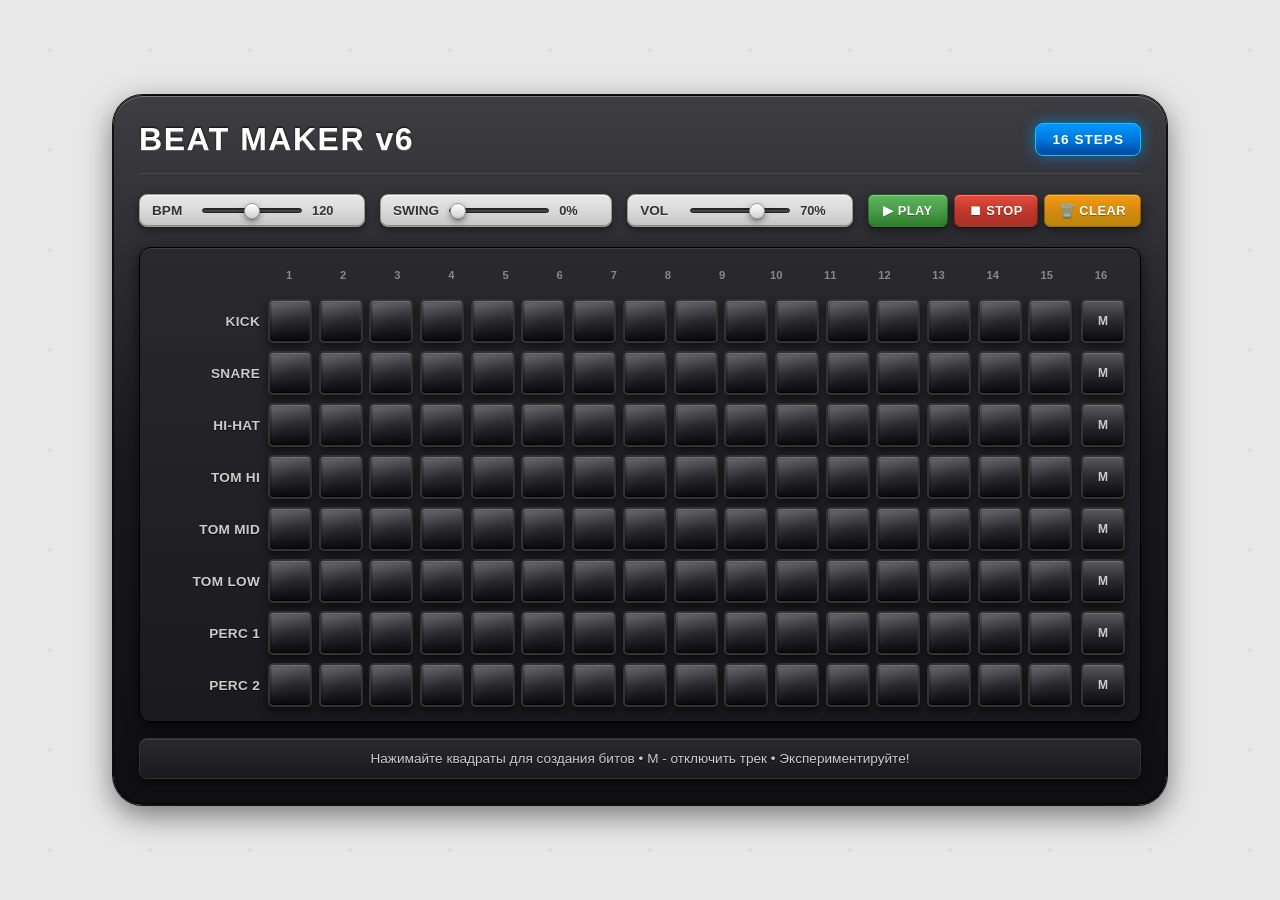
==== index.html @ 87538a45 "Add files via upload" ====
<!DOCTYPE html>
<html lang="ru">
<head>
    <meta charset="UTF-8">
    <meta name="viewport" content="width=device-width, initial-scale=1.0">
    <title>Beat Maker</title>
    <link rel="stylesheet" href="style.css">
    <link rel="icon" type="image/png" href="img/beat_maker_logo.png">
</head>
<body>
    <div class="container">
        <div class="header">
            <h1>BEAT MAKER v6</h1>
            <div class="step-counter">
                <span>16 STEPS</span>
            </div>
        </div>
        
        <div class="top-controls">
            <div class="control-group">
                <label for="bpm">BPM</label>
                <input type="range" id="bpm" min="40" max="200" value="120">
                <span id="bpmValue">120</span>
            </div>
            
            <div class="control-group">
                <label for="swing">SWING</label>
                <input type="range" id="swing" min="0" max="100" value="0">
                <span id="swingValue">0%</span>
            </div>

            <div class="control-group">
                <label for="volume">VOL</label>
                <input type="range" id="volume" min="0" max="100" value="70">
                <span id="volumeValue">70%</span>
            </div>

            <div class="buttons">
                <button id="playBtn" class="btn btn-play">▶ PLAY</button>
                <button id="stopBtn" class="btn btn-stop">⏹ STOP</button>
                <button id="clearBtn" class="btn btn-clear">🗑️ CLEAR</button>
            </div>
        </div>

        <div class="sequencer">
            <div class="step-numbers">
                <div class="step-num">1</div>
                <div class="step-num">2</div>
                <div class="step-num">3</div>
                <div class="step-num">4</div>
                <div class="step-num">5</div>
                <div class="step-num">6</div>
                <div class="step-num">7</div>
                <div class="step-num">8</div>
                <div class="step-num">9</div>
                <div class="step-num">10</div>
                <div class="step-num">11</div>
                <div class="step-num">12</div>
                <div class="step-num">13</div>
                <div class="step-num">14</div>
                <div class="step-num">15</div>
                <div class="step-num">16</div>
            </div>

            <div class="pads">
                <div class="pad-row">
                    <span class="pad-label">KICK</span>
                    <div class="pad-group" data-sound="kick"></div>
                    <span class="mute-btn" data-sound="kick">M</span>
                </div>
                <div class="pad-row">
                    <span class="pad-label">SNARE</span>
                    <div class="pad-group" data-sound="snare"></div>
                    <span class="mute-btn" data-sound="snare">M</span>
                </div>
                <div class="pad-row">
                    <span class="pad-label">HI-HAT</span>
                    <div class="pad-group" data-sound="hihat"></div>
                    <span class="mute-btn" data-sound="hihat">M</span>
                </div>
                <div class="pad-row">
                    <span class="pad-label">TOM HI</span>
                    <div class="pad-group" data-sound="tomhi"></div>
                    <span class="mute-btn" data-sound="tomhi">M</span>
                </div>
                <div class="pad-row">
                    <span class="pad-label">TOM MID</span>
                    <div class="pad-group" data-sound="tommid"></div>
                    <span class="mute-btn" data-sound="tommid">M</span>
                </div>
                <div class="pad-row">
                    <span class="pad-label">TOM LOW</span>
                    <div class="pad-group" data-sound="tomlow"></div>
                    <span class="mute-btn" data-sound="tomlow">M</span>
                </div>
                <div class="pad-row">
                    <span class="pad-label">PERC 1</span>
                    <div class="pad-group" data-sound="perc1"></div>
                    <span class="mute-btn" data-sound="perc1">M</span>
                </div>
                <div class="pad-row">
                    <span class="pad-label">PERC 2</span>
                    <div class="pad-group" data-sound="perc2"></div>
                    <span class="mute-btn" data-sound="perc2">M</span>
                </div>
            </div>
        </div>

        <div class="info">
            <p>Нажимайте квадраты для создания битов • M - отключить трек • Экспериментируйте!</p>
        </div>
    </div>

    <script src="script.js"></script>
</body>
</html>
---- style.css ----
* {
    margin: 0;
    padding: 0;
    box-sizing: border-box;
}

body {
    font-family: 'Helvetica Neue', Helvetica, Arial, sans-serif;
    background: url('data:image/svg+xml;utf8,<svg xmlns="http://www.w3.org/2000/svg" width="100" height="100"><rect fill="%23e8e8e8" width="100" height="100"/><circle cx="50" cy="50" r="2" fill="%23d0d0d0" opacity="0.5"/></svg>');
    background-color: #e8e8e8;
    min-height: 100vh;
    display: flex;
    align-items: center;
    justify-content: center;
    padding: 10px;
}

.container {
    background: linear-gradient(180deg, #3d3d42 0%, #1a1a1e 50%, #0f0f12 100%);
    border-radius: 30px;
    padding: 25px;
    box-shadow: 
        inset 0 1px 0 rgba(255, 255, 255, 0.3),
        inset 0 -1px 0 rgba(0, 0, 0, 0.8),
        0 10px 30px rgba(0, 0, 0, 0.5),
        0 0 0 1px rgba(0, 0, 0, 0.9);
    max-width: 1400px;
    border: 1px solid rgba(0, 0, 0, 0.7);
    position: relative;
}

.header {
    display: flex;
    justify-content: space-between;
    align-items: center;
    margin-bottom: 20px;
    padding-bottom: 15px;
    border-bottom: 1px solid rgba(255, 255, 255, 0.1);
}

h1 {
    color: #fff;
    font-size: 2em;
    font-weight: bold;
    text-shadow: 
        0 1px 0 rgba(255, 255, 255, 0.2),
        0 -1px 2px rgba(0, 0, 0, 0.8);
    letter-spacing: 1.5px;
}

.step-counter {
    background: linear-gradient(180deg, #0099ff 0%, #0077dd 50%, #004499 100%);
    padding: 8px 16px;
    border-radius: 8px;
    border: 1px solid #00ccff;
    color: #fff;
    font-weight: bold;
    font-size: 0.85em;
    box-shadow: 0 0 15px rgba(0, 153, 255, 0.6);
    letter-spacing: 1px;
}

.top-controls {
    display: flex;
    justify-content: space-between;
    align-items: center;
    margin-bottom: 20px;
    flex-wrap: wrap;
    gap: 15px;
}

.control-group {
    display: flex;
    align-items: center;
    gap: 10px;
    background: linear-gradient(180deg, #e8e8e8 0%, #d9d9d9 50%, #c5c5c5 100%);
    padding: 8px 12px;
    border-radius: 8px;
    border: 1px solid #999;
    box-shadow: 
        inset 0 1px 0 rgba(255, 255, 255, 0.8),
        inset 0 -1px 0 rgba(0, 0, 0, 0.3),
        0 3px 8px rgba(0, 0, 0, 0.4);
}

.control-group label {
    color: #333;
    font-weight: bold;
    font-size: 0.85em;
    text-shadow: 0 1px 0 rgba(255, 255, 255, 0.5);
    min-width: 40px;
}

.control-group input {
    width: 100px;
    height: 5px;
    border-radius: 3px;
    background: linear-gradient(180deg, #666 0%, #444 100%);
    outline: none;
    -webkit-appearance: none;
    appearance: none;
    border: 1px solid #222;
    box-shadow: inset 0 1px 2px rgba(0, 0, 0, 0.7);
}

.control-group input::-webkit-slider-thumb {
    -webkit-appearance: none;
    appearance: none;
    width: 16px;
    height: 16px;
    border-radius: 50%;
    background: linear-gradient(180deg, #fff 0%, #e8e8e8 50%, #d0d0d0 100%);
    cursor: pointer;
    box-shadow: 
        0 1px 2px rgba(255, 255, 255, 0.8) inset,
        0 1px 0 rgba(0, 0, 0, 0.2),
        0 3px 6px rgba(0, 0, 0, 0.4);
    border: 1px solid #999;
}

.control-group input::-moz-range-thumb {
    width: 16px;
    height: 16px;
    border-radius: 50%;
    background: linear-gradient(180deg, #fff 0%, #e8e8e8 50%, #d0d0d0 100%);
    cursor: pointer;
    border: 1px solid #999;
    box-shadow: 
        0 1px 2px rgba(255, 255, 255, 0.8) inset,
        0 1px 0 rgba(0, 0, 0, 0.2),
        0 3px 6px rgba(0, 0, 0, 0.4);
}

.control-group span {
    color: #333;
    font-weight: bold;
    font-size: 0.8em;
    min-width: 40px;
    text-shadow: 0 1px 0 rgba(255, 255, 255, 0.5);
}

.buttons {
    display: flex;
    gap: 6px;
}

.btn {
    padding: 8px 14px;
    border: none;
    border-radius: 6px;
    font-size: 0.8em;
    font-weight: bold;
    cursor: pointer;
    transition: all 0.1s ease;
    color: #fff;
    text-shadow: 0 1px 0 rgba(0, 0, 0, 0.3);
    border: 1px solid rgba(0, 0, 0, 0.3);
    letter-spacing: 0.5px;
}

.btn-play {
    background: linear-gradient(180deg, #5bb75b 0%, #4a9d4a 50%, #2e7d2e 100%);
    box-shadow: 
        inset 0 1px 0 rgba(255, 255, 255, 0.3),
        0 1px 0 rgba(0, 0, 0, 0.5),
        0 4px 12px rgba(0, 0, 0, 0.5);
}

.btn-play:hover {
    background: linear-gradient(180deg, #63c063 0%, #52a552 50%, #378237 100%);
}

.btn-play:active {
    transform: translateY(1px);
}

.btn-stop {
    background: linear-gradient(180deg, #e74c3c 0%, #c0392b 50%, #a93226 100%);
    box-shadow: 
        inset 0 1px 0 rgba(255, 255, 255, 0.3),
        0 1px 0 rgba(0, 0, 0, 0.5),
        0 4px 12px rgba(0, 0, 0, 0.5);
}

.btn-stop:hover {
    background: linear-gradient(180deg, #ec7063 0%, #cb4335 50%, #b43623 100%);
}

.btn-stop:active {
    transform: translateY(1px);
}

.btn-clear {
    background: linear-gradient(180deg, #f39c12 0%, #d68910 50%, #b8860b 100%);
    box-shadow: 
        inset 0 1px 0 rgba(255, 255, 255, 0.3),
        0 1px 0 rgba(0, 0, 0, 0.5),
        0 4px 12px rgba(0, 0, 0, 0.5);
}

.btn-clear:hover {
    background: linear-gradient(180deg, #f5b041 0%, #e59866 50%, #d4a574 100%);
}

.btn-clear:active {
    transform: translateY(1px);
}

.sequencer {
    background: linear-gradient(180deg, #2a2a2e 0%, #1a1a1e 100%);
    border-radius: 12px;
    padding: 15px;
    border: 1px solid #000;
    margin-bottom: 15px;
    box-shadow: 
        inset 0 1px 0 rgba(255, 255, 255, 0.1),
        inset 0 -1px 0 rgba(0, 0, 0, 0.8),
        0 5px 15px rgba(0, 0, 0, 0.6);
    overflow-x: auto;
}

.step-numbers {
    display: grid;
    grid-template-columns: repeat(16, 1fr);
    gap: 6px;
    margin-bottom: 12px;
    padding-left: 110px;
}

.step-num {
    height: 24px;
    display: flex;
    align-items: center;
    justify-content: center;
    color: #888;
    font-size: 0.7em;
    font-weight: bold;
}

.pads {
    display: flex;
    flex-direction: column;
    gap: 8px;
}

.pad-row {
    display: flex;
    align-items: center;
    gap: 8px;
}

.pad-label {
    color: #ccc;
    font-weight: bold;
    min-width: 105px;
    text-align: right;
    font-size: 0.85em;
    text-shadow: 0 1px 0 rgba(0, 0, 0, 0.8);
    letter-spacing: 0.3px;
}

.pad-group {
    display: grid;
    grid-template-columns: repeat(16, 1fr);
    gap: 6px;
    flex: 1;
}

.pad {
    width: 44px;
    height: 44px;
    background: linear-gradient(180deg, #5a5a5e 0%, #2a2a2e 50%, #0a0a0e 100%);
    border: 2px solid #333;
    border-radius: 5px;
    cursor: pointer;
    transition: all 0.05s ease;
    box-shadow: 
        inset 0 1px 0 rgba(255, 255, 255, 0.15),
        inset 0 -1px 0 rgba(0, 0, 0, 0.8),
        0 4px 8px rgba(0, 0, 0, 0.6);
    position: relative;
}

.pad::before {
    content: '';
    position: absolute;
    inset: 2px;
    border-radius: 3px;
    background: linear-gradient(135deg, rgba(255, 255, 255, 0.1) 0%, rgba(255, 255, 255, 0) 50%, rgba(0, 0, 0, 0.2) 100%);
    pointer-events: none;
}

.pad:hover {
    background: linear-gradient(180deg, #6a6a6e 0%, #3a3a3e 50%, #1a1a1e 100%);
}

.pad.active {
    background: linear-gradient(180deg, #0099ff 0%, #0077dd 50%, #004499 100%);
    border-color: #00ccff;
    box-shadow: 
        inset 0 1px 0 rgba(255, 255, 255, 0.3),
        inset 0 -1px 0 rgba(0, 0, 0, 0.8),
        0 4px 12px rgba(0, 153, 255, 0.6),
        inset 0 0 10px rgba(0, 153, 255, 0.2);
}

.pad.playing {
    animation: skeuomorphic-pulse 0.1s ease;
}

.mute-btn {
    width: 44px;
    height: 44px;
    display: flex;
    align-items: center;
    justify-content: center;
    background: linear-gradient(180deg, #5a5a5e 0%, #2a2a2e 50%, #0a0a0e 100%);
    border: 2px solid #333;
    border-radius: 5px;
    cursor: pointer;
    color: #ccc;
    font-weight: bold;
    font-size: 0.75em;
    transition: all 0.1s ease;
    box-shadow: 
        inset 0 1px 0 rgba(255, 255, 255, 0.15),
        inset 0 -1px 0 rgba(0, 0, 0, 0.8),
        0 4px 8px rgba(0, 0, 0, 0.6);
}

.mute-btn:hover {
    background: linear-gradient(180deg, #6a6a6e 0%, #3a3a3e 50%, #1a1a1e 100%);
}

.mute-btn.muted {
    background: linear-gradient(180deg, #7a4a4a 0%, #4a2a2a 50%, #2a0a0a 100%);
    border-color: #bb5555;
    color: #ff8888;
}

@keyframes skeuomorphic-pulse {
    0% {
        transform: scale(1);
    }
    50% {
        transform: scale(0.92);
    }
    100% {
        transform: scale(1);
    }
}

.info {
    text-align: center;
    color: #ccc;
    font-size: 0.85em;
    padding: 12px;
    background: linear-gradient(180deg, #2a2a2e 0%, #1a1a1e 100%);
    border-radius: 8px;
    border: 1px solid #333;
    box-shadow: 
        inset 0 1px 0 rgba(255, 255, 255, 0.1),
        0 3px 8px rgba(0, 0, 0, 0.5);
    text-shadow: 0 1px 0 rgba(0, 0, 0, 0.8);
}

@media (max-width: 1200px) {
    .container {
        max-width: 100%;
        padding: 15px;
    }

    h1 {
        font-size: 1.6em;
    }

    .pad-label {
        min-width: 90px;
        font-size: 0.8em;
    }

    .pad {
        width: 40px;
        height: 40px;
    }

    .mute-btn {
        width: 40px;
        height: 40px;
    }

    .step-numbers {
        padding-left: 100px;
    }
}

@media (max-width: 768px) {
    .container {
        padding: 10px;
    }

    h1 {
        font-size: 1.3em;
    }

    .header {
        flex-direction: column;
        gap: 10px;
    }

    .top-controls {
        flex-direction: column;
        gap: 10px;
        width: 100%;
    }

    .control-group {
        width: 100%;
    }

    .buttons {
        width: 100%;
        justify-content: center;
    }

    .pad {
        width: 36px;
        height: 36px;
    }

    .mute-btn {
        width: 36px;
        height: 36px;
        font-size: 0.65em;
    }

    .pad-label {
        min-width: 80px;
        font-size: 0.75em;
    }

    .step-numbers {
        padding-left: 85px;
        gap: 5px;
    }

    .step-num {
        font-size: 0.65em;
    }

    .pad-group {
        gap: 5px;
    }
}
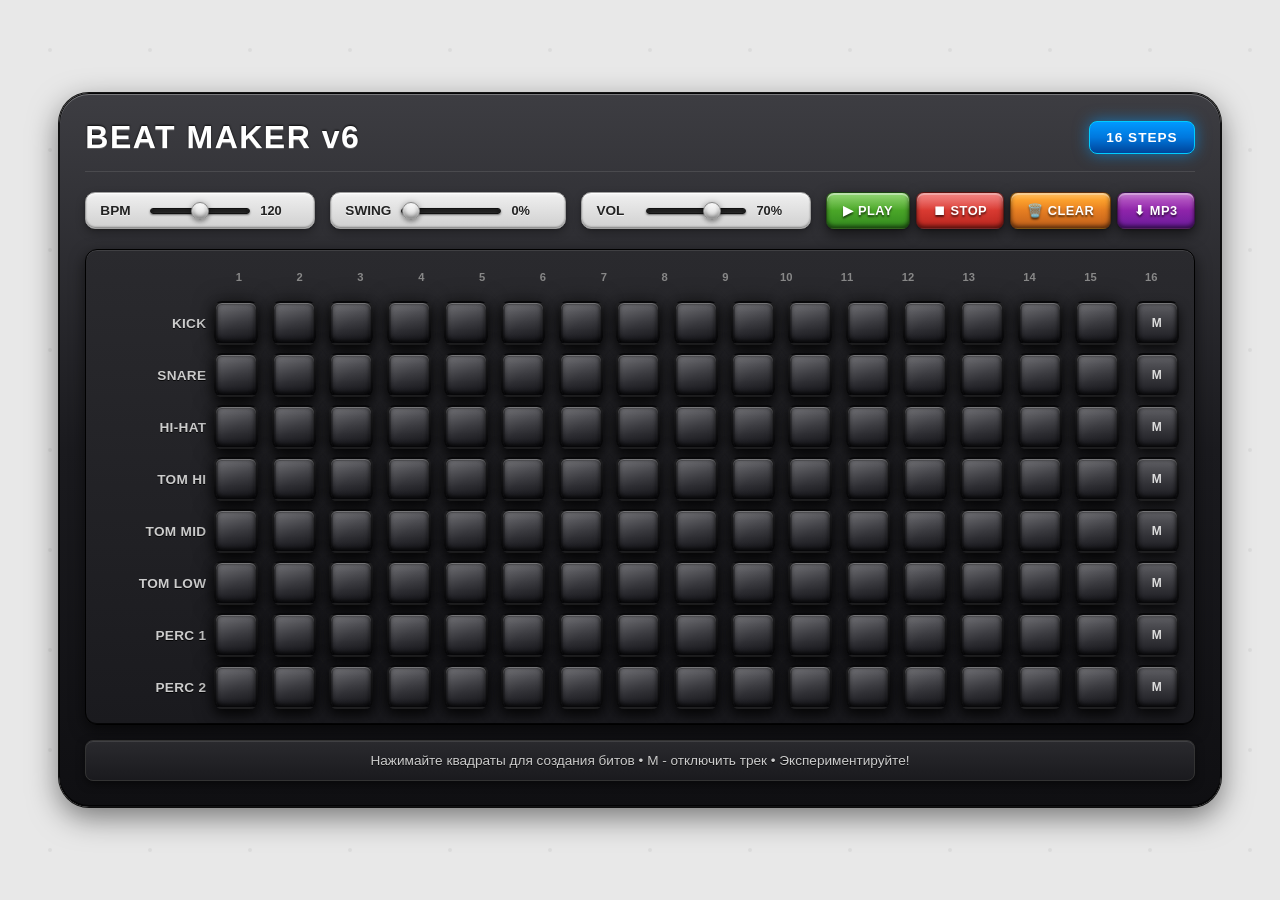
==== commit f780493f: "Update index.html" ====
--- a/index.html
+++ b/index.html
@@ -39,6 +39,7 @@
                 <button id="playBtn" class="btn btn-play">▶ PLAY</button>
                 <button id="stopBtn" class="btn btn-stop">⏹ STOP</button>
                 <button id="clearBtn" class="btn btn-clear">🗑️ CLEAR</button>
+                <button id="downloadBtn" class="btn btn-download">⬇ MP3</button>
             </div>
         </div>
 
--- a/style.css
+++ b/style.css
@@ -73,70 +73,77 @@
     display: flex;
     align-items: center;
     gap: 10px;
-    background: linear-gradient(180deg, #e8e8e8 0%, #d9d9d9 50%, #c5c5c5 100%);
-    padding: 8px 12px;
-    border-radius: 8px;
-    border: 1px solid #999;
-    box-shadow: 
-        inset 0 1px 0 rgba(255, 255, 255, 0.8),
-        inset 0 -1px 0 rgba(0, 0, 0, 0.3),
-        0 3px 8px rgba(0, 0, 0, 0.4);
+    background: linear-gradient(180deg, #f0f0f0 0%, #e0e0e0 50%, #d0d0d0 100%);
+    padding: 10px 14px;
+    border-radius: 10px;
+    border: 1px solid #a0a0a0;
+    box-shadow: 
+        inset 0 1px 0 rgba(255, 255, 255, 0.9),
+        inset 0 -1px 2px rgba(0, 0, 0, 0.4),
+        inset 0 2px 3px rgba(255, 255, 255, 0.5),
+        0 4px 10px rgba(0, 0, 0, 0.3),
+        0 1px 2px rgba(0, 0, 0, 0.2);
 }
 
 .control-group label {
-    color: #333;
+    color: #222;
     font-weight: bold;
     font-size: 0.85em;
-    text-shadow: 0 1px 0 rgba(255, 255, 255, 0.5);
+    text-shadow: 0 1px 0 rgba(255, 255, 255, 0.8);
     min-width: 40px;
 }
 
 .control-group input {
     width: 100px;
-    height: 5px;
-    border-radius: 3px;
-    background: linear-gradient(180deg, #666 0%, #444 100%);
+    height: 6px;
+    border-radius: 4px;
+    background: linear-gradient(180deg, #555 0%, #333 50%, #222 100%);
     outline: none;
     -webkit-appearance: none;
     appearance: none;
-    border: 1px solid #222;
-    box-shadow: inset 0 1px 2px rgba(0, 0, 0, 0.7);
+    border: 1px solid #111;
+    box-shadow: 
+        inset 0 2px 4px rgba(0, 0, 0, 0.8),
+        inset 0 -1px 2px rgba(255, 255, 255, 0.1),
+        0 1px 2px rgba(0, 0, 0, 0.5);
 }
 
 .control-group input::-webkit-slider-thumb {
     -webkit-appearance: none;
     appearance: none;
-    width: 16px;
-    height: 16px;
+    width: 18px;
+    height: 18px;
     border-radius: 50%;
-    background: linear-gradient(180deg, #fff 0%, #e8e8e8 50%, #d0d0d0 100%);
+    background: linear-gradient(180deg, #ffffff 0%, #f5f5f5 20%, #e8e8e8 50%, #d0d0d0 100%);
     cursor: pointer;
     box-shadow: 
-        0 1px 2px rgba(255, 255, 255, 0.8) inset,
-        0 1px 0 rgba(0, 0, 0, 0.2),
-        0 3px 6px rgba(0, 0, 0, 0.4);
-    border: 1px solid #999;
+        0 1px 3px rgba(255, 255, 255, 0.9) inset,
+        0 -2px 4px rgba(0, 0, 0, 0.5) inset,
+        0 2px 4px rgba(0, 0, 0, 0.3),
+        0 0 6px rgba(0, 0, 0, 0.2);
+    border: 1px solid #888;
 }
 
 .control-group input::-moz-range-thumb {
-    width: 16px;
-    height: 16px;
+    width: 18px;
+    height: 18px;
     border-radius: 50%;
-    background: linear-gradient(180deg, #fff 0%, #e8e8e8 50%, #d0d0d0 100%);
+    background: linear-gradient(180deg, #ffffff 0%, #f5f5f5 20%, #e8e8e8 50%, #d0d0d0 100%);
     cursor: pointer;
-    border: 1px solid #999;
-    box-shadow: 
-        0 1px 2px rgba(255, 255, 255, 0.8) inset,
-        0 1px 0 rgba(0, 0, 0, 0.2),
-        0 3px 6px rgba(0, 0, 0, 0.4);
+    border: 1px solid #888;
+    box-shadow: 
+        0 1px 3px rgba(255, 255, 255, 0.9) inset,
+        0 -2px 4px rgba(0, 0, 0, 0.5) inset,
+        0 2px 4px rgba(0, 0, 0, 0.3),
+        0 0 6px rgba(0, 0, 0, 0.2);
 }
 
 .control-group span {
-    color: #333;
+    color: #222;
     font-weight: bold;
     font-size: 0.8em;
     min-width: 40px;
-    text-shadow: 0 1px 0 rgba(255, 255, 255, 0.5);
+    text-shadow: 0 1px 0 rgba(255, 255, 255, 0.8);
 }
 
 .buttons {
@@ -145,65 +152,115 @@
 }
 
 .btn {
-    padding: 8px 14px;
+    padding: 10px 16px;
     border: none;
-    border-radius: 6px;
+    border-radius: 8px;
     font-size: 0.8em;
     font-weight: bold;
     cursor: pointer;
     transition: all 0.1s ease;
     color: #fff;
-    text-shadow: 0 1px 0 rgba(0, 0, 0, 0.3);
-    border: 1px solid rgba(0, 0, 0, 0.3);
+    text-shadow: 0 2px 2px rgba(0, 0, 0, 0.6);
+    border: 1px solid rgba(0, 0, 0, 0.5);
     letter-spacing: 0.5px;
+    position: relative;
+}
+
+.btn::before {
+    content: '';
+    position: absolute;
+    inset: 0;
+    border-radius: 7px;
+    background: linear-gradient(180deg, rgba(255, 255, 255, 0.3) 0%, rgba(255, 255, 255, 0) 50%, transparent 100%);
+    pointer-events: none;
 }
 
 .btn-play {
-    background: linear-gradient(180deg, #5bb75b 0%, #4a9d4a 50%, #2e7d2e 100%);
-    box-shadow: 
-        inset 0 1px 0 rgba(255, 255, 255, 0.3),
-        0 1px 0 rgba(0, 0, 0, 0.5),
-        0 4px 12px rgba(0, 0, 0, 0.5);
+    background: linear-gradient(180deg, #66c83c 0%, #5ab832 20%, #4aa628 50%, #338a1f 100%);
+    box-shadow: 
+        inset 0 2px 0 rgba(255, 255, 255, 0.4),
+        inset 0 -2px 4px rgba(0, 0, 0, 0.6),
+        0 5px 14px rgba(0, 0, 0, 0.6),
+        0 1px 2px rgba(0, 0, 0, 0.3);
 }
 
 .btn-play:hover {
-    background: linear-gradient(180deg, #63c063 0%, #52a552 50%, #378237 100%);
+    background: linear-gradient(180deg, #72d844 0%, #66c83c 20%, #5ab832 50%, #408e26 100%);
 }
 
 .btn-play:active {
-    transform: translateY(1px);
+    transform: translateY(2px);
+    box-shadow: 
+        inset 0 2px 0 rgba(255, 255, 255, 0.2),
+        inset 0 -1px 2px rgba(0, 0, 0, 0.8),
+        0 2px 6px rgba(0, 0, 0, 0.4),
+        0 1px 2px rgba(0, 0, 0, 0.3);
 }
 
 .btn-stop {
-    background: linear-gradient(180deg, #e74c3c 0%, #c0392b 50%, #a93226 100%);
-    box-shadow: 
-        inset 0 1px 0 rgba(255, 255, 255, 0.3),
-        0 1px 0 rgba(0, 0, 0, 0.5),
-        0 4px 12px rgba(0, 0, 0, 0.5);
+    background: linear-gradient(180deg, #ef5350 0%, #e64c47 20%, #d93a31 50%, #b8251e 100%);
+    box-shadow: 
+        inset 0 2px 0 rgba(255, 255, 255, 0.3),
+        inset 0 -2px 4px rgba(0, 0, 0, 0.6),
+        0 5px 14px rgba(0, 0, 0, 0.6),
+        0 1px 2px rgba(0, 0, 0, 0.3);
 }
 
 .btn-stop:hover {
-    background: linear-gradient(180deg, #ec7063 0%, #cb4335 50%, #b43623 100%);
+    background: linear-gradient(180deg, #f24c4b 0%, #ef5350 20%, #e64c47 50%, #cc3025 100%);
 }
 
 .btn-stop:active {
-    transform: translateY(1px);
+    transform: translateY(2px);
+    box-shadow: 
+        inset 0 2px 0 rgba(255, 255, 255, 0.2),
+        inset 0 -1px 2px rgba(0, 0, 0, 0.8),
+        0 2px 6px rgba(0, 0, 0, 0.4),
+        0 1px 2px rgba(0, 0, 0, 0.3);
 }
 
 .btn-clear {
-    background: linear-gradient(180deg, #f39c12 0%, #d68910 50%, #b8860b 100%);
-    box-shadow: 
-        inset 0 1px 0 rgba(255, 255, 255, 0.3),
-        0 1px 0 rgba(0, 0, 0, 0.5),
-        0 4px 12px rgba(0, 0, 0, 0.5);
+    background: linear-gradient(180deg, #ffa726 0%, #fb8c00 20%, #e67e22 50%, #bf5f1a 100%);
+    box-shadow: 
+        inset 0 2px 0 rgba(255, 255, 255, 0.3),
+        inset 0 -2px 4px rgba(0, 0, 0, 0.6),
+        0 5px 14px rgba(0, 0, 0, 0.6),
+        0 1px 2px rgba(0, 0, 0, 0.3);
 }
 
 .btn-clear:hover {
-    background: linear-gradient(180deg, #f5b041 0%, #e59866 50%, #d4a574 100%);
+    background: linear-gradient(180deg, #ffb74d 0%, #ffa726 20%, #fb8c00 50%, #cc6d20 100%);
 }
 
 .btn-clear:active {
-    transform: translateY(1px);
+    transform: translateY(2px);
+    box-shadow: 
+        inset 0 2px 0 rgba(255, 255, 255, 0.2),
+        inset 0 -1px 2px rgba(0, 0, 0, 0.8),
+        0 2px 6px rgba(0, 0, 0, 0.4),
+        0 1px 2px rgba(0, 0, 0, 0.3);
+}
+
+.btn-download {
+    background: linear-gradient(180deg, #ab47bc 0%, #9c27b0 20%, #8e24aa 50%, #6a1b9a 100%);
+    box-shadow: 
+        inset 0 2px 0 rgba(255, 255, 255, 0.3),
+        inset 0 -2px 4px rgba(0, 0, 0, 0.6),
+        0 5px 14px rgba(0, 0, 0, 0.6),
+        0 1px 2px rgba(0, 0, 0, 0.3);
+}
+
+.btn-download:hover {
+    background: linear-gradient(180deg, #ba68c8 0%, #ab47bc 20%, #9c27b0 50%, #7b1fa2 100%);
+}
+
+.btn-download:active {
+    transform: translateY(2px);
+    box-shadow: 
+        inset 0 2px 0 rgba(255, 255, 255, 0.2),
+        inset 0 -1px 2px rgba(0, 0, 0, 0.8),
+        0 2px 6px rgba(0, 0, 0, 0.4),
+        0 1px 2px rgba(0, 0, 0, 0.3);
 }
 
 .sequencer {
@@ -269,15 +326,17 @@
 .pad {
     width: 44px;
     height: 44px;
-    background: linear-gradient(180deg, #5a5a5e 0%, #2a2a2e 50%, #0a0a0e 100%);
-    border: 2px solid #333;
-    border-radius: 5px;
+    background: linear-gradient(180deg, #6a6a6f 0%, #505055 20%, #3a3a3f 50%, #1a1a1f 100%);
+    border: 2px solid rgba(0, 0, 0, 0.7);
+    border-radius: 8px;
     cursor: pointer;
     transition: all 0.05s ease;
     box-shadow: 
-        inset 0 1px 0 rgba(255, 255, 255, 0.15),
-        inset 0 -1px 0 rgba(0, 0, 0, 0.8),
-        0 4px 8px rgba(0, 0, 0, 0.6);
+        inset 0 1px 0 rgba(255, 255, 255, 0.25),
+        inset 0 -2px 5px rgba(0, 0, 0, 0.9),
+        inset 0 2px 5px rgba(0, 0, 0, 0.3),
+        0 6px 12px rgba(0, 0, 0, 0.7),
+        0 0 20px rgba(0, 0, 0, 0.5);
     position: relative;
 }
 
@@ -291,17 +350,18 @@
 }
 
 .pad:hover {
-    background: linear-gradient(180deg, #6a6a6e 0%, #3a3a3e 50%, #1a1a1e 100%);
+    background: linear-gradient(180deg, #747479 0%, #5a5a5f 20%, #444449 50%, #242429 100%);
 }
 
 .pad.active {
-    background: linear-gradient(180deg, #0099ff 0%, #0077dd 50%, #004499 100%);
-    border-color: #00ccff;
-    box-shadow: 
-        inset 0 1px 0 rgba(255, 255, 255, 0.3),
-        inset 0 -1px 0 rgba(0, 0, 0, 0.8),
-        0 4px 12px rgba(0, 153, 255, 0.6),
-        inset 0 0 10px rgba(0, 153, 255, 0.2);
+    background: linear-gradient(180deg, #33b5e5 0%, #0288d1 20%, #0277bd 50%, #01579b 100%);
+    border-color: #00e1ff;
+    box-shadow: 
+        inset 0 1px 0 rgba(255, 255, 255, 0.4),
+        inset 0 -2px 5px rgba(0, 0, 0, 0.8),
+        0 6px 16px rgba(0, 153, 255, 0.8),
+        0 0 25px rgba(0, 200, 255, 0.5),
+        inset 0 0 15px rgba(100, 200, 255, 0.3);
 }
 
 .pad.playing {
@@ -314,28 +374,34 @@
     display: flex;
     align-items: center;
     justify-content: center;
-    background: linear-gradient(180deg, #5a5a5e 0%, #2a2a2e 50%, #0a0a0e 100%);
-    border: 2px solid #333;
-    border-radius: 5px;
+    background: linear-gradient(180deg, #6a6a6f 0%, #505055 20%, #3a3a3f 50%, #1a1a1f 100%);
+    border: 2px solid rgba(0, 0, 0, 0.7);
+    border-radius: 8px;
     cursor: pointer;
-    color: #ccc;
+    color: #ddd;
     font-weight: bold;
     font-size: 0.75em;
     transition: all 0.1s ease;
     box-shadow: 
-        inset 0 1px 0 rgba(255, 255, 255, 0.15),
-        inset 0 -1px 0 rgba(0, 0, 0, 0.8),
-        0 4px 8px rgba(0, 0, 0, 0.6);
+        inset 0 1px 0 rgba(255, 255, 255, 0.25),
+        inset 0 -2px 5px rgba(0, 0, 0, 0.9),
+        inset 0 2px 5px rgba(0, 0, 0, 0.3),
+        0 6px 12px rgba(0, 0, 0, 0.7);
 }
 
 .mute-btn:hover {
-    background: linear-gradient(180deg, #6a6a6e 0%, #3a3a3e 50%, #1a1a1e 100%);
+    background: linear-gradient(180deg, #747479 0%, #5a5a5f 20%, #444449 50%, #242429 100%);
 }
 
 .mute-btn.muted {
-    background: linear-gradient(180deg, #7a4a4a 0%, #4a2a2a 50%, #2a0a0a 100%);
-    border-color: #bb5555;
-    color: #ff8888;
+    background: linear-gradient(180deg, #8b5555 0%, #663333 20%, #552222 50%, #331111 100%);
+    border-color: #cc6666;
+    color: #ffaaaa;
+    box-shadow: 
+        inset 0 1px 0 rgba(255, 255, 255, 0.25),
+        inset 0 -2px 5px rgba(0, 0, 0, 0.9),
+        0 6px 12px rgba(200, 0, 0, 0.3),
+        0 0 15px rgba(200, 80, 80, 0.3);
 }
 
 @keyframes skeuomorphic-pulse {
@@ -387,10 +453,42 @@
     .mute-btn {
         width: 40px;
         height: 40px;
+        font-size: 0.7em;
     }
 
     .step-numbers {
         padding-left: 100px;
+    }
+}
+
+@media (max-width: 900px) {
+    .sequencer {
+        overflow-x: auto;
+        -webkit-overflow-scrolling: touch;
+    }
+
+    .step-numbers {
+        padding-left: 95px;
+        gap: 4px;
+    }
+
+    .pad-group {
+        gap: 4px;
+    }
+
+    .pad {
+        width: 36px;
+        height: 36px;
+    }
+
+    .mute-btn {
+        width: 36px;
+        height: 36px;
+    }
+
+    .pad-label {
+        min-width: 85px;
+        font-size: 0.75em;
     }
 }
 
@@ -421,34 +519,185 @@
     .buttons {
         width: 100%;
         justify-content: center;
+        flex-wrap: wrap;
+    }
+
+    .btn {
+        flex: 1;
+        min-width: 60px;
     }
 
     .pad {
-        width: 36px;
-        height: 36px;
+        width: 34px;
+        height: 34px;
     }
 
     .mute-btn {
-        width: 36px;
-        height: 36px;
+        width: 34px;
+        height: 34px;
+        font-size: 0.7em;
+    }
+
+    .pad-label {
+        min-width: 75px;
+        font-size: 0.7em;
+    }
+
+    .step-numbers {
+        padding-left: 75px;
+        gap: 4px;
+    }
+
+    .step-num {
+        font-size: 0.6em;
+    }
+
+    .pad-group {
+        gap: 4px;
+    }
+}
+
+@media (max-width: 480px) {
+    .container {
+        padding: 8px;
+        border-radius: 15px;
+    }
+
+    h1 {
+        font-size: 1.1em;
+    }
+
+    .step-counter {
+        font-size: 0.7em;
+        padding: 6px 10px;
+    }
+
+    .top-controls {
+        gap: 8px;
+    }
+
+    .control-group {
+        padding: 6px 8px;
+        gap: 6px;
+    }
+
+    .control-group label {
+        font-size: 0.75em;
+        min-width: 30px;
+    }
+
+    .control-group input {
+        width: 70px;
+        height: 4px;
+    }
+
+    .control-group span {
+        font-size: 0.7em;
+        min-width: 35px;
+    }
+
+    .btn {
+        padding: 6px 8px;
+        font-size: 0.7em;
+    }
+
+    .sequencer {
+        padding: 10px;
+        border-radius: 8px;
+    }
+
+    .pad {
+        width: 30px;
+        height: 30px;
+        border-radius: 6px;
+    }
+
+    .mute-btn {
+        width: 30px;
+        height: 30px;
+        border-radius: 6px;
         font-size: 0.65em;
     }
 
     .pad-label {
-        min-width: 80px;
-        font-size: 0.75em;
+        min-width: 60px;
+        font-size: 0.65em;
     }
 
     .step-numbers {
-        padding-left: 85px;
-        gap: 5px;
+        padding-left: 62px;
+        gap: 3px;
     }
 
     .step-num {
-        font-size: 0.65em;
+        font-size: 0.55em;
+        height: 20px;
     }
 
     .pad-group {
-        gap: 5px;
-    }
-}
+        gap: 3px;
+    }
+
+    .info {
+        font-size: 0.7em;
+        padding: 8px;
+    }
+}
+
+/* ===================================
+   FIX STEP NUMBERS ON PHONES
+   Добавь В САМЫЙ НИЗ style.css
+=================================== */
+
+@media (max-width: 768px) {
+
+    /* Линия чисел = такая же ширина как ряд падов */
+    .step-numbers {
+        display: grid !important;
+        grid-template-columns: repeat(16, 34px) !important;
+        gap: 4px !important;
+        padding-left: 83px !important;   /* ширина label */
+        padding-right: 42px !important;  /* mute кнопка */
+        width: max-content;
+        align-items: center;
+    }
+
+    .step-num {
+        width: 34px;
+        height: 22px;
+        display: flex;
+        align-items: center;
+        justify-content: center;
+        text-align: center;
+    }
+}
+
+@media (max-width: 480px) {
+
+    .step-numbers {
+        grid-template-columns: repeat(16, 30px) !important;
+        gap: 3px !important;
+        padding-left: 68px !important;
+        padding-right: 36px !important;
+    }
+
+    .step-num {
+        width: 30px;
+        height: 20px;
+        font-size: 0.55em;
+    }
+}
+
+@media (max-width: 360px) {
+
+    .step-numbers {
+        grid-template-columns: repeat(16, 28px) !important;
+        padding-left: 64px !important;
+        padding-right: 34px !important;
+    }
+
+    .step-num {
+        width: 28px;
+        font-size: 0.5em;
+    }
+}
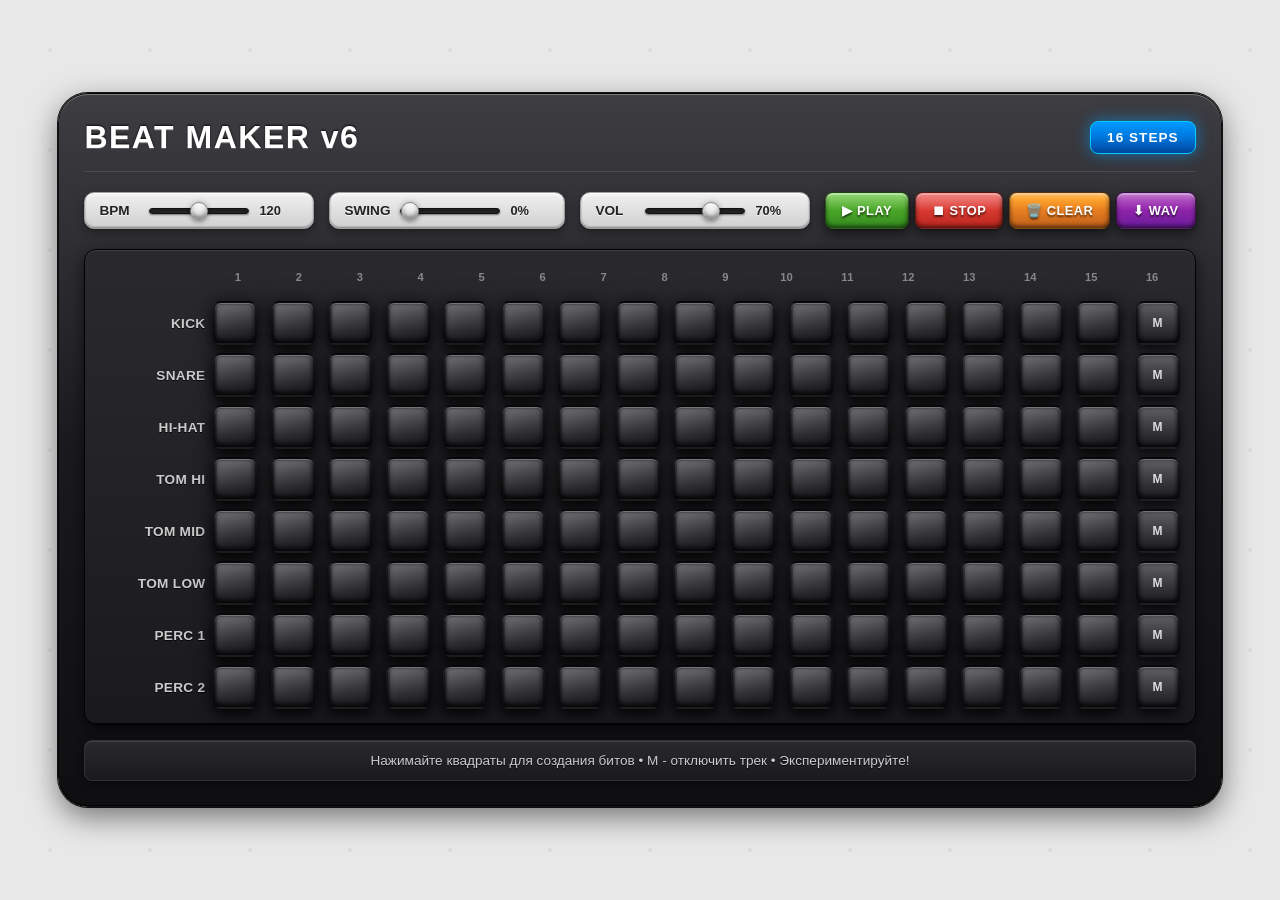
==== commit ccfd908c: "Change download button text to 'WAV' Updated download button text from 'MP3' to 'WAV'." ====
--- a/index.html
+++ b/index.html
@@ -39,7 +39,7 @@
                 <button id="playBtn" class="btn btn-play">▶ PLAY</button>
                 <button id="stopBtn" class="btn btn-stop">⏹ STOP</button>
                 <button id="clearBtn" class="btn btn-clear">🗑️ CLEAR</button>
-                <button id="downloadBtn" class="btn btn-download">⬇ MP3</button>
+                <button id="downloadBtn" class="btn btn-download">⬇ WAV</button>
             </div>
         </div>
 
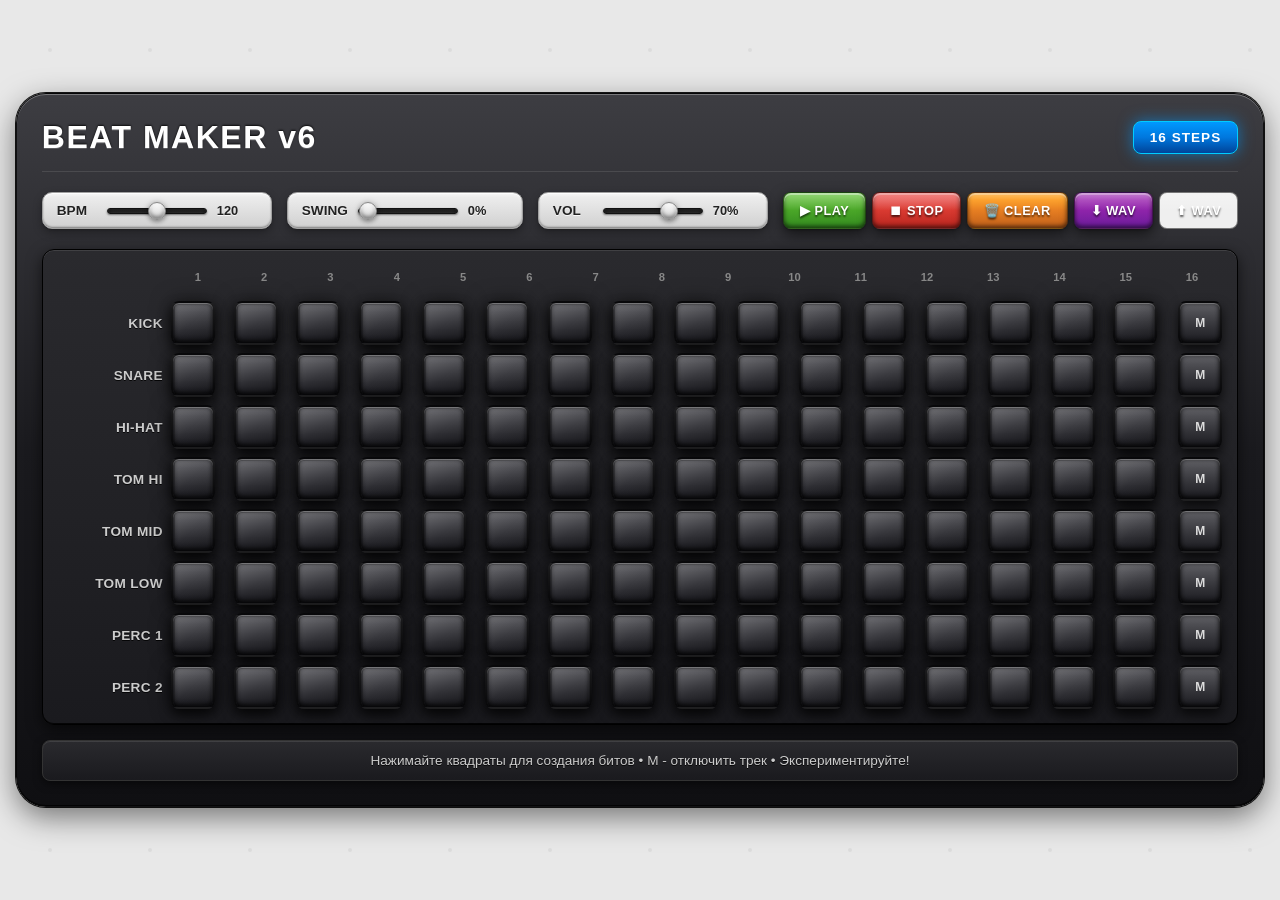
==== commit 648619c1: "Add load button and file input for WAV and JSON Added a load button for WAV files and a file input f" ====
--- a/index.html
+++ b/index.html
@@ -1,5 +1,6 @@
 <!DOCTYPE html>
 <html lang="ru">
+
 <head>
     <meta charset="UTF-8">
     <meta name="viewport" content="width=device-width, initial-scale=1.0">
@@ -7,6 +8,7 @@
     <link rel="stylesheet" href="style.css">
     <link rel="icon" type="image/png" href="img/beat_maker_logo.png">
 </head>
+
 <body>
     <div class="container">
         <div class="header">
@@ -15,14 +17,14 @@
                 <span>16 STEPS</span>
             </div>
         </div>
-        
+
         <div class="top-controls">
             <div class="control-group">
                 <label for="bpm">BPM</label>
                 <input type="range" id="bpm" min="40" max="200" value="120">
                 <span id="bpmValue">120</span>
             </div>
-            
+
             <div class="control-group">
                 <label for="swing">SWING</label>
                 <input type="range" id="swing" min="0" max="100" value="0">
@@ -40,6 +42,7 @@
                 <button id="stopBtn" class="btn btn-stop">⏹ STOP</button>
                 <button id="clearBtn" class="btn btn-clear">🗑️ CLEAR</button>
                 <button id="downloadBtn" class="btn btn-download">⬇ WAV</button>
+                <button id="loadBtn" class="btn btn-load">⬆ WAV</button>
             </div>
         </div>
 
@@ -111,7 +114,8 @@
             <p>Нажимайте квадраты для создания битов • M - отключить трек • Экспериментируйте!</p>
         </div>
     </div>
-
+<input type="file" id="fileInput" accept=".json" hidden>
     <script src="script.js"></script>
 </body>
+
 </html>
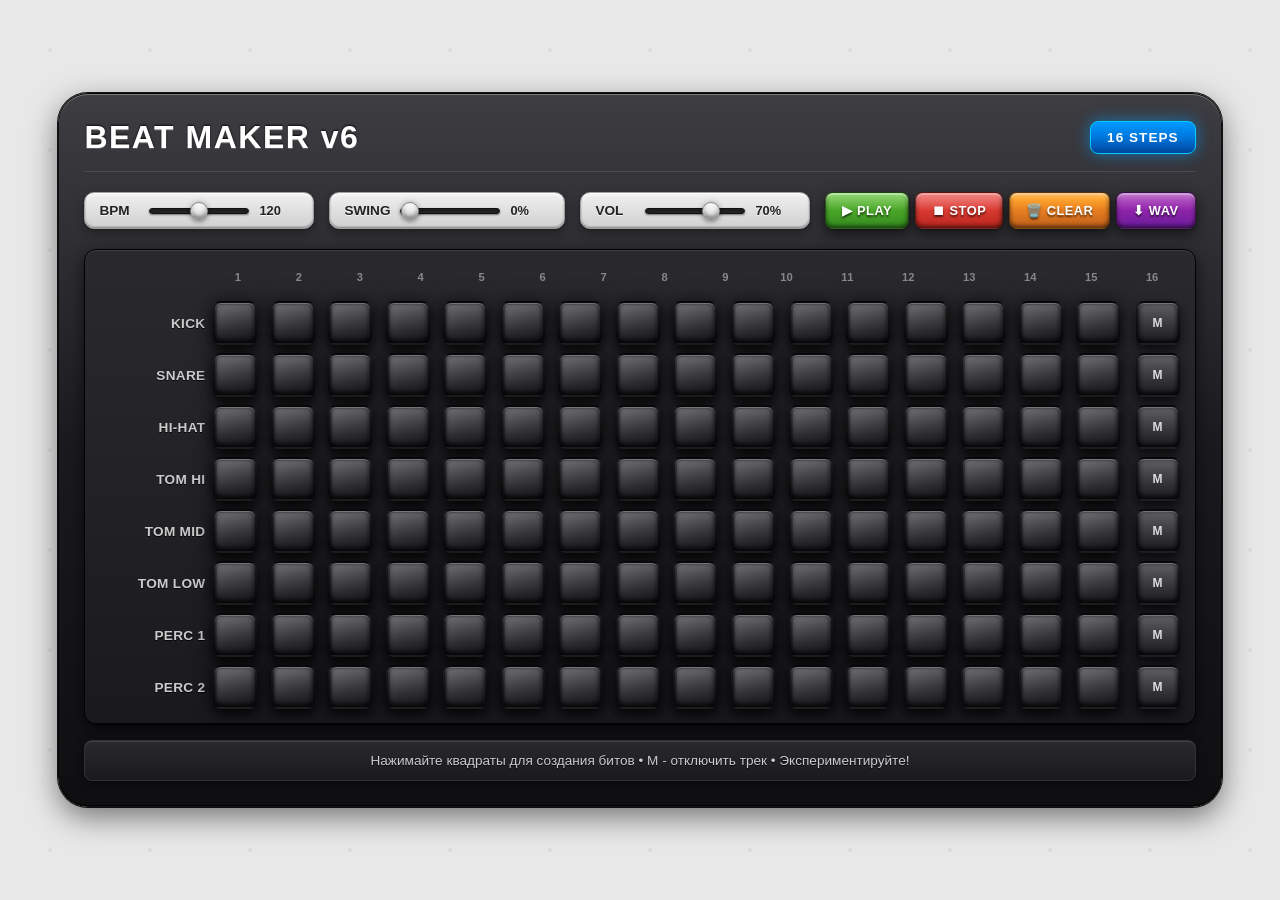
==== commit b793e47b: "Fix HTML formatting and structure" ====
--- a/index.html
+++ b/index.html
@@ -42,7 +42,6 @@
                 <button id="stopBtn" class="btn btn-stop">⏹ STOP</button>
                 <button id="clearBtn" class="btn btn-clear">🗑️ CLEAR</button>
                 <button id="downloadBtn" class="btn btn-download">⬇ WAV</button>
-                <button id="loadBtn" class="btn btn-load">⬆ WAV</button>
             </div>
         </div>
 
--- a/style.css
+++ b/style.css
@@ -263,6 +263,29 @@
         0 1px 2px rgba(0, 0, 0, 0.3);
 }
 
+.btn-load {
+    background: linear-gradient(180deg, #ab47bc 0%, #9c27b0 20%, #8e24aa 50%, #6a1b9a 100%);
+    box-shadow: 
+        inset 0 2px 0 rgba(255, 255, 255, 0.3),
+        inset 0 -2px 4px rgba(0, 0, 0, 0.6),
+        0 5px 14px rgba(0, 0, 0, 0.6),
+        0 1px 2px rgba(0, 0, 0, 0.3);
+}
+
+.btn-load:hover {
+    background: linear-gradient(180deg, #ba68c8 0%, #ab47bc 20%, #9c27b0 50%, #7b1fa2 100%);
+}
+
+.btn-download:active {
+    transform: translateY(2px);
+    box-shadow: 
+        inset 0 2px 0 rgba(255, 255, 255, 0.2),
+        inset 0 -1px 2px rgba(0, 0, 0, 0.8),
+        0 2px 6px rgba(0, 0, 0, 0.4),
+        0 1px 2px rgba(0, 0, 0, 0.3);
+}
+
+
 .sequencer {
     background: linear-gradient(180deg, #2a2a2e 0%, #1a1a1e 100%);
     border-radius: 12px;
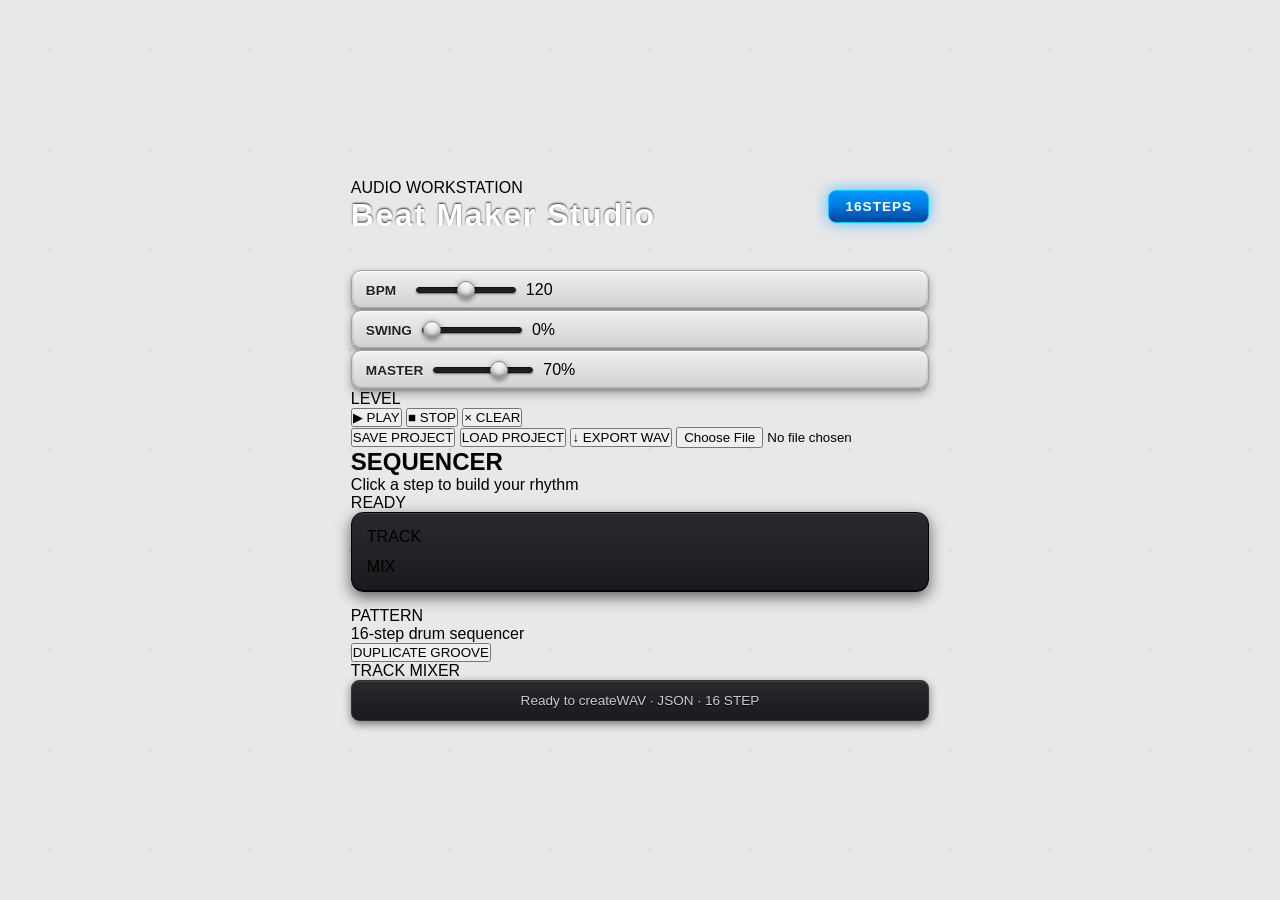
==== commit 7d1519a8: "Refactor index.html for Beat Maker Studio Updated the HTML structure and content for the Beat Maker " ====
--- a/index.html
+++ b/index.html
@@ -1,120 +1,50 @@
 <!DOCTYPE html>
 <html lang="ru">
-
 <head>
-    <meta charset="UTF-8">
-    <meta name="viewport" content="width=device-width, initial-scale=1.0">
-    <title>Beat Maker</title>
-    <link rel="stylesheet" href="style.css">
-    <link rel="icon" type="image/png" href="img/beat_maker_logo.png">
+<meta charset="UTF-8">
+<meta name="viewport" content="width=device-width, initial-scale=1.0, maximum-scale=1.0">
+<meta name="theme-color" content="#f3f5f8">
+<title>Beat Maker Studio</title>
+<link rel="stylesheet" href="style.css">
 </head>
-
 <body>
-    <div class="container">
-        <div class="header">
-            <h1>BEAT MAKER v6</h1>
-            <div class="step-counter">
-                <span>16 STEPS</span>
-            </div>
-        </div>
-
-        <div class="top-controls">
-            <div class="control-group">
-                <label for="bpm">BPM</label>
-                <input type="range" id="bpm" min="40" max="200" value="120">
-                <span id="bpmValue">120</span>
-            </div>
-
-            <div class="control-group">
-                <label for="swing">SWING</label>
-                <input type="range" id="swing" min="0" max="100" value="0">
-                <span id="swingValue">0%</span>
-            </div>
-
-            <div class="control-group">
-                <label for="volume">VOL</label>
-                <input type="range" id="volume" min="0" max="100" value="70">
-                <span id="volumeValue">70%</span>
-            </div>
-
-            <div class="buttons">
-                <button id="playBtn" class="btn btn-play">▶ PLAY</button>
-                <button id="stopBtn" class="btn btn-stop">⏹ STOP</button>
-                <button id="clearBtn" class="btn btn-clear">🗑️ CLEAR</button>
-                <button id="downloadBtn" class="btn btn-download">⬇ WAV</button>
-            </div>
-        </div>
-
-        <div class="sequencer">
-            <div class="step-numbers">
-                <div class="step-num">1</div>
-                <div class="step-num">2</div>
-                <div class="step-num">3</div>
-                <div class="step-num">4</div>
-                <div class="step-num">5</div>
-                <div class="step-num">6</div>
-                <div class="step-num">7</div>
-                <div class="step-num">8</div>
-                <div class="step-num">9</div>
-                <div class="step-num">10</div>
-                <div class="step-num">11</div>
-                <div class="step-num">12</div>
-                <div class="step-num">13</div>
-                <div class="step-num">14</div>
-                <div class="step-num">15</div>
-                <div class="step-num">16</div>
-            </div>
-
-            <div class="pads">
-                <div class="pad-row">
-                    <span class="pad-label">KICK</span>
-                    <div class="pad-group" data-sound="kick"></div>
-                    <span class="mute-btn" data-sound="kick">M</span>
-                </div>
-                <div class="pad-row">
-                    <span class="pad-label">SNARE</span>
-                    <div class="pad-group" data-sound="snare"></div>
-                    <span class="mute-btn" data-sound="snare">M</span>
-                </div>
-                <div class="pad-row">
-                    <span class="pad-label">HI-HAT</span>
-                    <div class="pad-group" data-sound="hihat"></div>
-                    <span class="mute-btn" data-sound="hihat">M</span>
-                </div>
-                <div class="pad-row">
-                    <span class="pad-label">TOM HI</span>
-                    <div class="pad-group" data-sound="tomhi"></div>
-                    <span class="mute-btn" data-sound="tomhi">M</span>
-                </div>
-                <div class="pad-row">
-                    <span class="pad-label">TOM MID</span>
-                    <div class="pad-group" data-sound="tommid"></div>
-                    <span class="mute-btn" data-sound="tommid">M</span>
-                </div>
-                <div class="pad-row">
-                    <span class="pad-label">TOM LOW</span>
-                    <div class="pad-group" data-sound="tomlow"></div>
-                    <span class="mute-btn" data-sound="tomlow">M</span>
-                </div>
-                <div class="pad-row">
-                    <span class="pad-label">PERC 1</span>
-                    <div class="pad-group" data-sound="perc1"></div>
-                    <span class="mute-btn" data-sound="perc1">M</span>
-                </div>
-                <div class="pad-row">
-                    <span class="pad-label">PERC 2</span>
-                    <div class="pad-group" data-sound="perc2"></div>
-                    <span class="mute-btn" data-sound="perc2">M</span>
-                </div>
-            </div>
-        </div>
-
-        <div class="info">
-            <p>Нажимайте квадраты для создания битов • M - отключить трек • Экспериментируйте!</p>
-        </div>
-    </div>
-<input type="file" id="fileInput" accept=".json" hidden>
-    <script src="script.js"></script>
+<main class="app">
+<header class="header">
+<div><div class="eyebrow">AUDIO WORKSTATION</div><h1>Beat Maker <span>Studio</span></h1></div>
+<div class="step-counter"><strong>16</strong><span>STEPS</span></div>
+</header>
+<section class="transport">
+<div class="control-group"><label for="bpm">BPM</label><input id="bpm" type="range" min="40" max="200" value="120"><output id="bpmValue">120</output></div>
+<div class="control-group"><label for="swing">SWING</label><input id="swing" type="range" min="0" max="100" value="0"><output id="swingValue">0%</output></div>
+<div class="control-group"><label for="volume">MASTER</label><input id="volume" type="range" min="0" max="100" value="70"><output id="volumeValue">70%</output></div>
+<div class="level-wrap"><span>LEVEL</span><div class="level-meter" id="levelMeter"><i></i><i></i><i></i><i></i><i></i><i></i><i></i><i></i><i></i><i></i><i></i><i></i></div></div>
+</section>
+<section class="actions">
+<div class="transport-buttons">
+<button id="playBtn" class="button primary"><span class="symbol">▶</span> PLAY</button>
+<button id="stopBtn" class="button"><span class="symbol">■</span> STOP</button>
+<button id="clearBtn" class="button subtle"><span class="symbol">×</span> CLEAR</button>
+</div>
+<div class="file-buttons">
+<button id="saveBtn" class="button subtle">SAVE PROJECT</button>
+<button id="loadBtn" class="button subtle">LOAD PROJECT</button>
+<button id="downloadBtn" class="button export"><span class="symbol">↓</span> EXPORT WAV</button>
+<input type="file" id="fileInput" accept=".json,application/json">
+</div>
+</section>
+<section class="sequencer-panel">
+<div class="panel-heading"><div><h2>SEQUENCER</h2><p>Click a step to build your rhythm</p></div><div class="pattern-state" id="patternState">READY</div></div>
+<div class="sequencer-scroll"><div class="sequencer">
+<div class="step-header"><div class="track-heading">TRACK</div><div class="step-numbers" id="stepNumbers"></div><div class="track-action-heading">MIX</div></div>
+<div class="pads" id="pads"></div>
+</div></div>
+</section>
+<section class="bottom-grid">
+<div class="mini-panel"><div class="mini-title">PATTERN</div><p class="panel-description">16-step drum sequencer</p><button id="duplicateBtn" class="small-button">DUPLICATE GROOVE</button></div>
+<div class="mini-panel"><div class="mini-title">TRACK MIXER</div><div id="mixer" class="mixer"></div></div>
+</section>
+<footer class="info"><span class="status-dot"></span><span id="statusText">Ready to create</span><span class="info-shortcut">WAV · JSON · 16 STEP</span></footer>
+</main>
+<script src="script.js"></script>
 </body>
-
 </html>
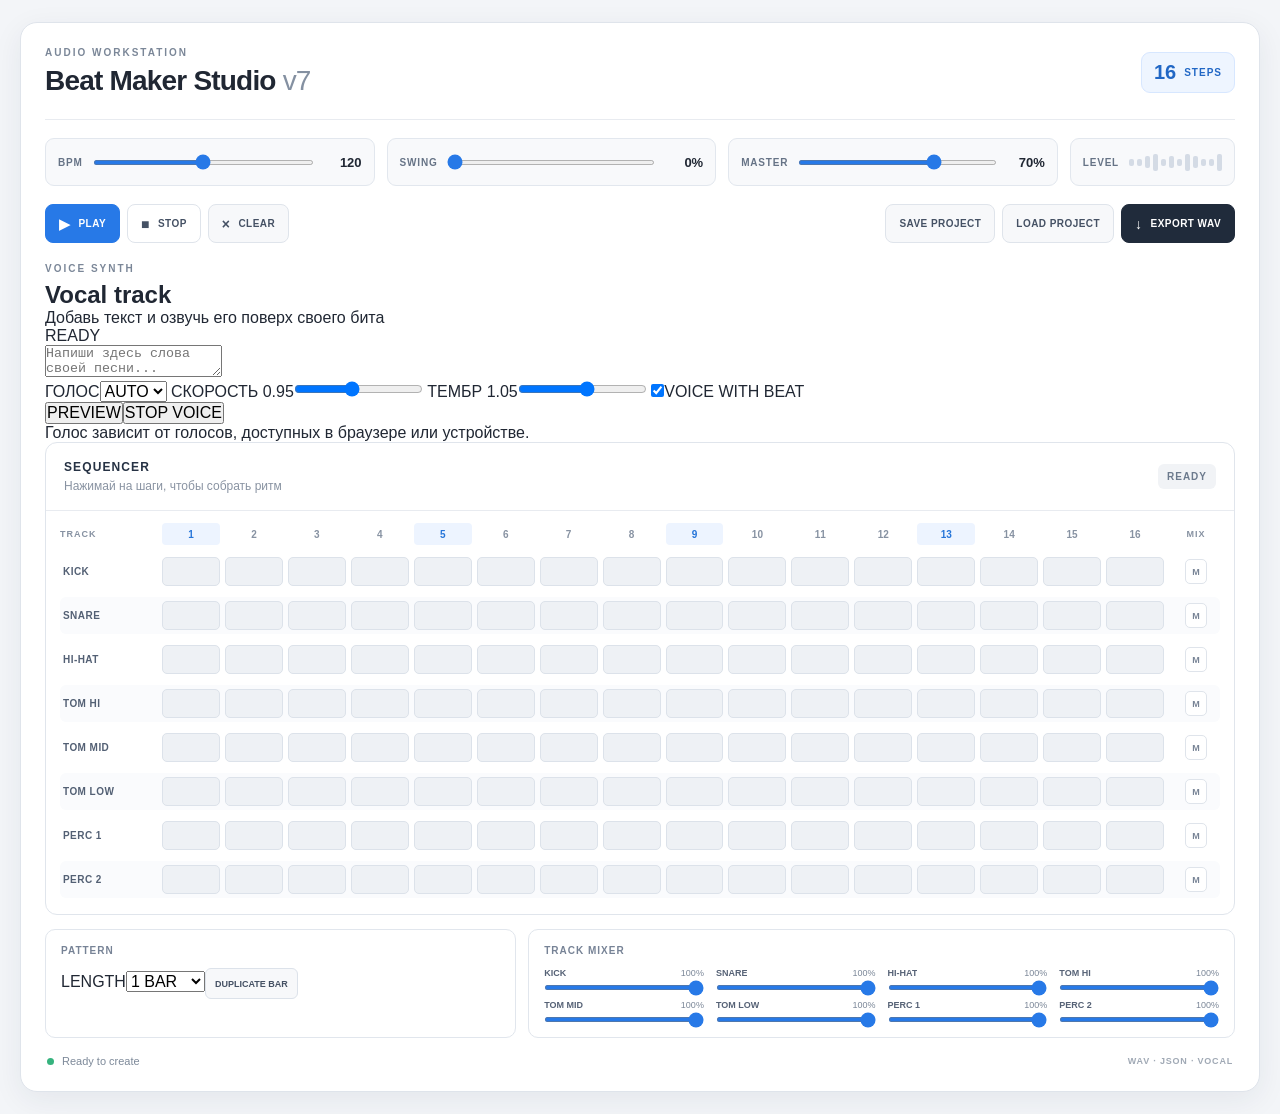
==== commit 2cffd8eb: "Revise index.html for version 7 updates Updated the title to 'Beat Maker Studio v7' and added a favi" ====
--- a/index.html
+++ b/index.html
@@ -1,50 +1,122 @@
 <!DOCTYPE html>
 <html lang="ru">
+
 <head>
-<meta charset="UTF-8">
-<meta name="viewport" content="width=device-width, initial-scale=1.0, maximum-scale=1.0">
-<meta name="theme-color" content="#f3f5f8">
-<title>Beat Maker Studio</title>
-<link rel="stylesheet" href="style.css">
+    <meta charset="UTF-8">
+    <meta name="viewport" content="width=device-width, initial-scale=1.0, maximum-scale=1.0">
+    <meta name="theme-color" content="#f3f5f8">
+    <title>Beat Maker Studio v7</title>
+    <link rel="stylesheet" href="style.css">
+    <link rel="shortcut icon" href="img/logo.png" type="image/x-icon">
 </head>
+
 <body>
-<main class="app">
-<header class="header">
-<div><div class="eyebrow">AUDIO WORKSTATION</div><h1>Beat Maker <span>Studio</span></h1></div>
-<div class="step-counter"><strong>16</strong><span>STEPS</span></div>
-</header>
-<section class="transport">
-<div class="control-group"><label for="bpm">BPM</label><input id="bpm" type="range" min="40" max="200" value="120"><output id="bpmValue">120</output></div>
-<div class="control-group"><label for="swing">SWING</label><input id="swing" type="range" min="0" max="100" value="0"><output id="swingValue">0%</output></div>
-<div class="control-group"><label for="volume">MASTER</label><input id="volume" type="range" min="0" max="100" value="70"><output id="volumeValue">70%</output></div>
-<div class="level-wrap"><span>LEVEL</span><div class="level-meter" id="levelMeter"><i></i><i></i><i></i><i></i><i></i><i></i><i></i><i></i><i></i><i></i><i></i><i></i></div></div>
-</section>
-<section class="actions">
-<div class="transport-buttons">
-<button id="playBtn" class="button primary"><span class="symbol">▶</span> PLAY</button>
-<button id="stopBtn" class="button"><span class="symbol">■</span> STOP</button>
-<button id="clearBtn" class="button subtle"><span class="symbol">×</span> CLEAR</button>
-</div>
-<div class="file-buttons">
-<button id="saveBtn" class="button subtle">SAVE PROJECT</button>
-<button id="loadBtn" class="button subtle">LOAD PROJECT</button>
-<button id="downloadBtn" class="button export"><span class="symbol">↓</span> EXPORT WAV</button>
-<input type="file" id="fileInput" accept=".json,application/json">
-</div>
-</section>
-<section class="sequencer-panel">
-<div class="panel-heading"><div><h2>SEQUENCER</h2><p>Click a step to build your rhythm</p></div><div class="pattern-state" id="patternState">READY</div></div>
-<div class="sequencer-scroll"><div class="sequencer">
-<div class="step-header"><div class="track-heading">TRACK</div><div class="step-numbers" id="stepNumbers"></div><div class="track-action-heading">MIX</div></div>
-<div class="pads" id="pads"></div>
-</div></div>
-</section>
-<section class="bottom-grid">
-<div class="mini-panel"><div class="mini-title">PATTERN</div><p class="panel-description">16-step drum sequencer</p><button id="duplicateBtn" class="small-button">DUPLICATE GROOVE</button></div>
-<div class="mini-panel"><div class="mini-title">TRACK MIXER</div><div id="mixer" class="mixer"></div></div>
-</section>
-<footer class="info"><span class="status-dot"></span><span id="statusText">Ready to create</span><span class="info-shortcut">WAV · JSON · 16 STEP</span></footer>
-</main>
-<script src="script.js"></script>
+    <main class="app">
+        <header class="header">
+            <div class="brand">
+                <div class="brand-mark" aria-hidden="true"><span></span><span></span><span></span><span></span></div>
+                <div>
+                    <div class="eyebrow">AUDIO WORKSTATION</div>
+                    <h1>Beat Maker Studio <span>v7</span></h1>
+                </div>
+            </div>
+            <div class="step-counter"><strong id="stepCount">16</strong><span>STEPS</span></div>
+        </header>
+
+        <section class="transport">
+            <div class="control-group bpm-group"><label for="bpm">BPM</label><input id="bpm" type="range" min="40"
+                    max="200" value="120"><output id="bpmValue">120</output></div>
+            <div class="control-group"><label for="swing">SWING</label><input id="swing" type="range" min="0" max="100"
+                    value="0"><output id="swingValue">0%</output></div>
+            <div class="control-group"><label for="volume">MASTER</label><input id="volume" type="range" min="0"
+                    max="100" value="70"><output id="volumeValue">70%</output></div>
+            <div class="level-wrap"><span>LEVEL</span>
+                <div class="level-meter" id="levelMeter">
+                    <i></i><i></i><i></i><i></i><i></i><i></i><i></i><i></i><i></i><i></i><i></i><i></i></div>
+            </div>
+        </section>
+
+        <section class="actions">
+            <div class="transport-buttons">
+                <button id="playBtn" class="button primary" type="button"><span class="symbol">▶</span> PLAY</button>
+                <button id="stopBtn" class="button" type="button"><span class="symbol">■</span> STOP</button>
+                <button id="clearBtn" class="button subtle" type="button"><span class="symbol">×</span> CLEAR</button>
+            </div>
+            <div class="file-buttons">
+                <button id="saveBtn" class="button subtle" type="button">SAVE PROJECT</button>
+                <button id="loadBtn" class="button subtle" type="button">LOAD PROJECT</button>
+                <button id="downloadBtn" class="button export" type="button"><span class="symbol">↓</span> EXPORT
+                    WAV</button>
+                <input type="file" id="fileInput" accept=".json,application/json" hidden>
+            </div>
+        </section>
+
+        <section class="vocal-panel">
+            <div class="vocal-heading">
+                <div>
+                    <div class="eyebrow accent">VOICE SYNTH</div>
+                    <h2>Vocal track</h2>
+                    <p>Добавь текст и озвучь его поверх своего бита</p>
+                </div>
+                <div class="vocal-status" id="vocalStatus">READY</div>
+            </div>
+            <textarea id="vocalText" maxlength="500" placeholder="Напиши здесь слова своей песни..."></textarea>
+            <div class="vocal-controls">
+                <label class="vocal-option voice-choice"><span>ГОЛОС</span><select id="vocalVoice">
+                        <option value="">AUTO</option>
+                    </select></label>
+                <label class="vocal-option"><span>СКОРОСТЬ <output id="vocalRateValue">0.95</output></span><input
+                        id="vocalRate" type="range" min="0.75" max="1.2" step="0.05" value="0.95"></label>
+                <label class="vocal-option"><span>ТЕМБР <output id="vocalPitchValue">1.05</output></span><input
+                        id="vocalPitch" type="range" min="0.75" max="1.3" step="0.05" value="1.05"></label>
+                <label class="vocal-toggle"><input type="checkbox" id="vocalWithBeat" checked><span>VOICE WITH
+                        BEAT</span></label>
+                <div class="vocal-buttons"><button id="vocalPreviewBtn" class="vocal-preview"
+                        type="button">PREVIEW</button><button id="vocalStopBtn" class="vocal-stop" type="button">STOP
+                        VOICE</button></div>
+            </div>
+            <p class="vocal-note" id="vocalNote">Голос зависит от голосов, доступных в браузере или устройстве.</p>
+        </section>
+
+        <section class="sequencer-panel">
+            <div class="panel-heading">
+                <div>
+                    <h2>SEQUENCER</h2>
+                    <p>Нажимай на шаги, чтобы собрать ритм</p>
+                </div>
+                <div class="pattern-state" id="patternState">READY</div>
+            </div>
+            <div class="sequencer-scroll">
+                <div class="sequencer" id="sequencer">
+                    <div class="step-header">
+                        <div class="track-heading">TRACK</div>
+                        <div class="step-numbers" id="stepNumbers"></div>
+                        <div class="track-action-heading">MIX</div>
+                    </div>
+                    <div class="pads" id="pads"></div>
+                </div>
+            </div>
+        </section>
+
+        <section class="bottom-grid">
+            <div class="mini-panel pattern-panel">
+                <div class="mini-title">PATTERN</div>
+                <div class="pattern-controls"><label for="bars">LENGTH</label><select id="bars">
+                        <option value="1">1 BAR</option>
+                        <option value="2">2 BARS</option>
+                        <option value="4">4 BARS</option>
+                    </select><button id="duplicateBtn" class="small-button" type="button">DUPLICATE BAR</button></div>
+            </div>
+            <div class="mini-panel mixer-panel">
+                <div class="mini-title">TRACK MIXER</div>
+                <div id="mixer" class="mixer"></div>
+            </div>
+        </section>
+
+        <footer class="info"><span class="status-dot"></span><span id="statusText">Ready to create</span><span
+                class="info-shortcut">WAV · JSON · VOCAL</span></footer>
+    </main>
+    <script src="script.js"></script>
 </body>
+
 </html>
--- a/style.css
+++ b/style.css
@@ -1,726 +1,109 @@
-* {
-    margin: 0;
-    padding: 0;
-    box-sizing: border-box;
+*{box-sizing:border-box;margin:0;padding:0}
+html{min-height:100%;background:#f3f5f8}
+body{font-family:-apple-system,BlinkMacSystemFont,"Helvetica Neue",Helvetica,Arial,sans-serif;background:#f3f5f8;color:#202733;min-height:100vh;padding:22px 16px;-webkit-text-size-adjust:100%}
+button,input,select{font:inherit}
+button{cursor:pointer;-webkit-tap-highlight-color:transparent}
+.app{width:100%;max-width:1240px;margin:0 auto;background:#fff;border:1px solid #dfe4eb;border-radius:17px;padding:24px;box-shadow:0 8px 30px rgba(27,43,65,.07)}
+.header{display:flex;align-items:center;justify-content:space-between;padding-bottom:22px;border-bottom:1px solid #e8ebf0}
+.eyebrow{font-size:10px;font-weight:800;letter-spacing:2px;color:#7b8798;margin-bottom:7px}
+h1{font-size:28px;line-height:1.15;letter-spacing:-.8px;font-weight:750;color:#202733}
+h1 span{font-weight:400;color:#8490a1}
+.step-counter{display:flex;align-items:center;gap:8px;padding:8px 12px;background:#eef5ff;color:#2167c5;border:1px solid #d7e7ff;border-radius:9px}
+.step-counter strong{font-size:20px}
+.step-counter span{font-size:10px;font-weight:800;letter-spacing:1px}
+.transport{display:flex;align-items:center;gap:12px;flex-wrap:wrap;padding:18px 0}
+.control-group{display:flex;align-items:center;gap:10px;min-height:48px;padding:9px 12px;border:1px solid #e2e7ee;background:#f8f9fb;border-radius:9px;flex:1;min-width:190px}
+.control-group label{font-size:10px;letter-spacing:.8px;font-weight:800;color:#667386;white-space:nowrap}
+.control-group input[type=range]{width:100%;min-width:50px;height:5px;accent-color:#2779e7;cursor:pointer}
+.control-group output{font-size:13px;font-weight:750;color:#202733;min-width:38px;text-align:right;font-variant-numeric:tabular-nums}
+.level-wrap{min-height:48px;display:flex;align-items:center;gap:10px;padding:9px 12px;border:1px solid #e2e7ee;background:#f8f9fb;border-radius:9px}
+.level-wrap>span{font-size:10px;letter-spacing:.8px;font-weight:800;color:#667386}
+.level-meter{display:flex;align-items:center;gap:3px;height:22px}
+.level-meter i{display:block;width:5px;height:7px;background:#d4dbe5;border-radius:2px}
+.level-meter i:nth-child(3n){height:12px}
+.level-meter i:nth-child(4n){height:17px}
+.level-meter i.on{background:#2780e8}
+.actions{display:flex;justify-content:space-between;align-items:center;gap:12px;flex-wrap:wrap;padding:0 0 20px}
+.transport-buttons,.file-buttons{display:flex;gap:7px;flex-wrap:wrap}
+.button{display:inline-flex;align-items:center;justify-content:center;gap:8px;min-height:39px;padding:0 13px;border:1px solid #dfe4eb;border-radius:8px;background:#fff;color:#455164;font-size:10px;font-weight:800;letter-spacing:.45px;white-space:nowrap}
+.button:active,.small-button:active{transform:translateY(1px)}
+.button.primary{background:#2779e7;border-color:#2779e7;color:#fff}
+.button.primary:disabled{opacity:.55}
+.button.subtle{background:#f7f8fa}
+.button.export{background:#202b3b;border-color:#202b3b;color:#fff}
+.symbol{font-size:14px;line-height:1}
+.sequencer-panel{border:1px solid #e0e5ec;border-radius:12px;overflow:hidden}
+.panel-heading{display:flex;align-items:center;justify-content:space-between;padding:17px 18px;border-bottom:1px solid #e8ebf0}
+.panel-heading h2{font-size:12px;letter-spacing:1.1px;color:#263244}
+.panel-heading p{font-size:12px;color:#8993a2;margin-top:5px}
+.pattern-state{font-size:10px;font-weight:800;letter-spacing:1px;color:#6c7a8d;background:#f1f3f6;padding:7px 9px;border-radius:6px}
+.sequencer-scroll{overflow-x:auto;-webkit-overflow-scrolling:touch}
+.sequencer{min-width:760px;padding:12px 14px 16px}
+.step-header,.pad-row{display:grid;grid-template-columns:94px minmax(0,1fr) 48px;column-gap:8px;align-items:center}
+.step-header{margin-bottom:8px}
+.track-heading,.track-action-heading{font-size:9px;font-weight:800;letter-spacing:1px;color:#8792a2}
+.track-action-heading{text-align:center}
+.step-numbers,.pad-group{display:grid;grid-template-columns:repeat(16,minmax(0,1fr));gap:5px}
+.step-num{height:22px;display:flex;align-items:center;justify-content:center;font-size:10px;font-weight:700;color:#8792a2;border-radius:4px}
+.step-num.beat{color:#2675d9;background:#edf4ff}
+.pads{display:flex;flex-direction:column;gap:7px}
+.pad-row{min-height:37px;padding:3px 0;border-radius:6px}
+.pad-row:nth-child(even){background:#fafbfd}
+.pad-label{font-size:10px;font-weight:800;letter-spacing:.45px;color:#536074;padding-left:3px;white-space:nowrap}
+.pad-group{height:29px}
+.pad{width:100%;height:29px;border:1px solid #dce2ea;background:#eef1f5;border-radius:5px;cursor:pointer;transition:background .08s,border-color .08s;touch-action:manipulation}
+.pad.active{background:#2d80e8;border-color:#2d80e8;box-shadow:inset 0 -2px 0 rgba(0,0,0,.08)}
+.pad.playing{background:#81b7ff;border-color:#2779e7;box-shadow:0 0 0 2px rgba(39,121,231,.18)}
+.pad.muted-track{opacity:.35}
+.track-tools{display:flex;justify-content:center;gap:4px}
+.track-button{width:22px;height:25px;border:1px solid #dfe4eb;background:#fff;color:#788496;border-radius:5px;font-size:9px;font-weight:800}
+.track-button.muted{background:#ffeded;border-color:#f2caca;color:#c34c4c}
+.bottom-grid{display:grid;grid-template-columns:minmax(230px,.8fr) minmax(320px,1.2fr);gap:12px;margin-top:14px}
+.mini-panel{border:1px solid #e1e6ed;border-radius:10px;padding:15px}
+.mini-title{font-size:10px;font-weight:800;letter-spacing:1px;color:#778396;margin-bottom:12px}
+.panel-description{font-size:12px;color:#8993a2;margin-bottom:12px}
+.small-button{min-height:31px;padding:0 9px;border:1px solid #dce2ea;border-radius:6px;background:#f7f8fa;color:#455164;font-size:9px;font-weight:800}
+.mixer{display:grid;grid-template-columns:repeat(4,minmax(0,1fr));gap:10px 12px}
+.mix-channel{min-width:0}
+.mix-top{display:flex;align-items:center;justify-content:space-between;gap:4px;margin-bottom:7px}
+.mix-name{font-size:9px;font-weight:800;color:#566276;overflow:hidden;text-overflow:ellipsis}
+.mix-value{font-size:9px;color:#7b8798}
+.mix-channel input{display:block;width:100%;height:5px;accent-color:#2779e7}
+.info{display:flex;align-items:center;gap:8px;padding:17px 2px 0;color:#7d8999;font-size:11px}
+.status-dot{width:7px;height:7px;border-radius:50%;background:#36b37e;display:inline-block}
+.info-shortcut{margin-left:auto;font-size:9px;font-weight:800;letter-spacing:.8px;color:#a0a9b5}
+#fileInput{display:none}
+@media(max-width:760px){
+body{padding:10px}
+.app{padding:15px;border-radius:13px}
+.header{padding-bottom:17px}
+h1{font-size:23px}
+.transport{gap:8px;padding:13px 0}
+.control-group{min-width:calc(50% - 4px);padding:8px;gap:7px}
+.level-wrap{flex:1;justify-content:space-between}
+.actions{align-items:stretch;padding-bottom:14px}
+.transport-buttons,.file-buttons{width:100%}
+.button{flex:1;padding:0 8px;font-size:9px}
+.panel-heading{padding:14px}
+.sequencer{padding:10px;min-width:720px}
+.bottom-grid{grid-template-columns:1fr}
+.mixer{grid-template-columns:repeat(2,minmax(0,1fr))}
+.info{flex-wrap:wrap}
+.info-shortcut{margin-left:auto}
 }
-
-body {
-    font-family: 'Helvetica Neue', Helvetica, Arial, sans-serif;
-    background: url('data:image/svg+xml;utf8,<svg xmlns="http://www.w3.org/2000/svg" width="100" height="100"><rect fill="%23e8e8e8" width="100" height="100"/><circle cx="50" cy="50" r="2" fill="%23d0d0d0" opacity="0.5"/></svg>');
-    background-color: #e8e8e8;
-    min-height: 100vh;
-    display: flex;
-    align-items: center;
-    justify-content: center;
-    padding: 10px;
+@media(max-width:390px){
+body{padding:6px}
+.app{padding:11px}
+.eyebrow{font-size:8px}
+h1{font-size:20px}
+.step-counter{padding:6px 8px}
+.step-counter strong{font-size:17px}
+.control-group{min-width:100%}
+.level-wrap{min-width:100%}
+.button{font-size:8px;letter-spacing:0;padding:0 5px}
+.transport-buttons,.file-buttons{gap:5px}
+.panel-heading p{font-size:11px}
 }
-
-.container {
-    background: linear-gradient(180deg, #3d3d42 0%, #1a1a1e 50%, #0f0f12 100%);
-    border-radius: 30px;
-    padding: 25px;
-    box-shadow: 
-        inset 0 1px 0 rgba(255, 255, 255, 0.3),
-        inset 0 -1px 0 rgba(0, 0, 0, 0.8),
-        0 10px 30px rgba(0, 0, 0, 0.5),
-        0 0 0 1px rgba(0, 0, 0, 0.9);
-    max-width: 1400px;
-    border: 1px solid rgba(0, 0, 0, 0.7);
-    position: relative;
+@media(prefers-reduced-motion:reduce){
+*{transition:none!important;animation:none!important}
 }
-
-.header {
-    display: flex;
-    justify-content: space-between;
-    align-items: center;
-    margin-bottom: 20px;
-    padding-bottom: 15px;
-    border-bottom: 1px solid rgba(255, 255, 255, 0.1);
-}
-
-h1 {
-    color: #fff;
-    font-size: 2em;
-    font-weight: bold;
-    text-shadow: 
-        0 1px 0 rgba(255, 255, 255, 0.2),
-        0 -1px 2px rgba(0, 0, 0, 0.8);
-    letter-spacing: 1.5px;
-}
-
-.step-counter {
-    background: linear-gradient(180deg, #0099ff 0%, #0077dd 50%, #004499 100%);
-    padding: 8px 16px;
-    border-radius: 8px;
-    border: 1px solid #00ccff;
-    color: #fff;
-    font-weight: bold;
-    font-size: 0.85em;
-    box-shadow: 0 0 15px rgba(0, 153, 255, 0.6);
-    letter-spacing: 1px;
-}
-
-.top-controls {
-    display: flex;
-    justify-content: space-between;
-    align-items: center;
-    margin-bottom: 20px;
-    flex-wrap: wrap;
-    gap: 15px;
-}
-
-.control-group {
-    display: flex;
-    align-items: center;
-    gap: 10px;
-    background: linear-gradient(180deg, #f0f0f0 0%, #e0e0e0 50%, #d0d0d0 100%);
-    padding: 10px 14px;
-    border-radius: 10px;
-    border: 1px solid #a0a0a0;
-    box-shadow: 
-        inset 0 1px 0 rgba(255, 255, 255, 0.9),
-        inset 0 -1px 2px rgba(0, 0, 0, 0.4),
-        inset 0 2px 3px rgba(255, 255, 255, 0.5),
-        0 4px 10px rgba(0, 0, 0, 0.3),
-        0 1px 2px rgba(0, 0, 0, 0.2);
-}
-
-.control-group label {
-    color: #222;
-    font-weight: bold;
-    font-size: 0.85em;
-    text-shadow: 0 1px 0 rgba(255, 255, 255, 0.8);
-    min-width: 40px;
-}
-
-.control-group input {
-    width: 100px;
-    height: 6px;
-    border-radius: 4px;
-    background: linear-gradient(180deg, #555 0%, #333 50%, #222 100%);
-    outline: none;
-    -webkit-appearance: none;
-    appearance: none;
-    border: 1px solid #111;
-    box-shadow: 
-        inset 0 2px 4px rgba(0, 0, 0, 0.8),
-        inset 0 -1px 2px rgba(255, 255, 255, 0.1),
-        0 1px 2px rgba(0, 0, 0, 0.5);
-}
-
-.control-group input::-webkit-slider-thumb {
-    -webkit-appearance: none;
-    appearance: none;
-    width: 18px;
-    height: 18px;
-    border-radius: 50%;
-    background: linear-gradient(180deg, #ffffff 0%, #f5f5f5 20%, #e8e8e8 50%, #d0d0d0 100%);
-    cursor: pointer;
-    box-shadow: 
-        0 1px 3px rgba(255, 255, 255, 0.9) inset,
-        0 -2px 4px rgba(0, 0, 0, 0.5) inset,
-        0 2px 4px rgba(0, 0, 0, 0.3),
-        0 0 6px rgba(0, 0, 0, 0.2);
-    border: 1px solid #888;
-}
-
-.control-group input::-moz-range-thumb {
-    width: 18px;
-    height: 18px;
-    border-radius: 50%;
-    background: linear-gradient(180deg, #ffffff 0%, #f5f5f5 20%, #e8e8e8 50%, #d0d0d0 100%);
-    cursor: pointer;
-    border: 1px solid #888;
-    box-shadow: 
-        0 1px 3px rgba(255, 255, 255, 0.9) inset,
-        0 -2px 4px rgba(0, 0, 0, 0.5) inset,
-        0 2px 4px rgba(0, 0, 0, 0.3),
-        0 0 6px rgba(0, 0, 0, 0.2);
-}
-
-.control-group span {
-    color: #222;
-    font-weight: bold;
-    font-size: 0.8em;
-    min-width: 40px;
-    text-shadow: 0 1px 0 rgba(255, 255, 255, 0.8);
-}
-
-.buttons {
-    display: flex;
-    gap: 6px;
-}
-
-.btn {
-    padding: 10px 16px;
-    border: none;
-    border-radius: 8px;
-    font-size: 0.8em;
-    font-weight: bold;
-    cursor: pointer;
-    transition: all 0.1s ease;
-    color: #fff;
-    text-shadow: 0 2px 2px rgba(0, 0, 0, 0.6);
-    border: 1px solid rgba(0, 0, 0, 0.5);
-    letter-spacing: 0.5px;
-    position: relative;
-}
-
-.btn::before {
-    content: '';
-    position: absolute;
-    inset: 0;
-    border-radius: 7px;
-    background: linear-gradient(180deg, rgba(255, 255, 255, 0.3) 0%, rgba(255, 255, 255, 0) 50%, transparent 100%);
-    pointer-events: none;
-}
-
-.btn-play {
-    background: linear-gradient(180deg, #66c83c 0%, #5ab832 20%, #4aa628 50%, #338a1f 100%);
-    box-shadow: 
-        inset 0 2px 0 rgba(255, 255, 255, 0.4),
-        inset 0 -2px 4px rgba(0, 0, 0, 0.6),
-        0 5px 14px rgba(0, 0, 0, 0.6),
-        0 1px 2px rgba(0, 0, 0, 0.3);
-}
-
-.btn-play:hover {
-    background: linear-gradient(180deg, #72d844 0%, #66c83c 20%, #5ab832 50%, #408e26 100%);
-}
-
-.btn-play:active {
-    transform: translateY(2px);
-    box-shadow: 
-        inset 0 2px 0 rgba(255, 255, 255, 0.2),
-        inset 0 -1px 2px rgba(0, 0, 0, 0.8),
-        0 2px 6px rgba(0, 0, 0, 0.4),
-        0 1px 2px rgba(0, 0, 0, 0.3);
-}
-
-.btn-stop {
-    background: linear-gradient(180deg, #ef5350 0%, #e64c47 20%, #d93a31 50%, #b8251e 100%);
-    box-shadow: 
-        inset 0 2px 0 rgba(255, 255, 255, 0.3),
-        inset 0 -2px 4px rgba(0, 0, 0, 0.6),
-        0 5px 14px rgba(0, 0, 0, 0.6),
-        0 1px 2px rgba(0, 0, 0, 0.3);
-}
-
-.btn-stop:hover {
-    background: linear-gradient(180deg, #f24c4b 0%, #ef5350 20%, #e64c47 50%, #cc3025 100%);
-}
-
-.btn-stop:active {
-    transform: translateY(2px);
-    box-shadow: 
-        inset 0 2px 0 rgba(255, 255, 255, 0.2),
-        inset 0 -1px 2px rgba(0, 0, 0, 0.8),
-        0 2px 6px rgba(0, 0, 0, 0.4),
-        0 1px 2px rgba(0, 0, 0, 0.3);
-}
-
-.btn-clear {
-    background: linear-gradient(180deg, #ffa726 0%, #fb8c00 20%, #e67e22 50%, #bf5f1a 100%);
-    box-shadow: 
-        inset 0 2px 0 rgba(255, 255, 255, 0.3),
-        inset 0 -2px 4px rgba(0, 0, 0, 0.6),
-        0 5px 14px rgba(0, 0, 0, 0.6),
-        0 1px 2px rgba(0, 0, 0, 0.3);
-}
-
-.btn-clear:hover {
-    background: linear-gradient(180deg, #ffb74d 0%, #ffa726 20%, #fb8c00 50%, #cc6d20 100%);
-}
-
-.btn-clear:active {
-    transform: translateY(2px);
-    box-shadow: 
-        inset 0 2px 0 rgba(255, 255, 255, 0.2),
-        inset 0 -1px 2px rgba(0, 0, 0, 0.8),
-        0 2px 6px rgba(0, 0, 0, 0.4),
-        0 1px 2px rgba(0, 0, 0, 0.3);
-}
-
-.btn-download {
-    background: linear-gradient(180deg, #ab47bc 0%, #9c27b0 20%, #8e24aa 50%, #6a1b9a 100%);
-    box-shadow: 
-        inset 0 2px 0 rgba(255, 255, 255, 0.3),
-        inset 0 -2px 4px rgba(0, 0, 0, 0.6),
-        0 5px 14px rgba(0, 0, 0, 0.6),
-        0 1px 2px rgba(0, 0, 0, 0.3);
-}
-
-.btn-download:hover {
-    background: linear-gradient(180deg, #ba68c8 0%, #ab47bc 20%, #9c27b0 50%, #7b1fa2 100%);
-}
-
-.btn-download:active {
-    transform: translateY(2px);
-    box-shadow: 
-        inset 0 2px 0 rgba(255, 255, 255, 0.2),
-        inset 0 -1px 2px rgba(0, 0, 0, 0.8),
-        0 2px 6px rgba(0, 0, 0, 0.4),
-        0 1px 2px rgba(0, 0, 0, 0.3);
-}
-
-.btn-load {
-    background: linear-gradient(180deg, #ab47bc 0%, #9c27b0 20%, #8e24aa 50%, #6a1b9a 100%);
-    box-shadow: 
-        inset 0 2px 0 rgba(255, 255, 255, 0.3),
-        inset 0 -2px 4px rgba(0, 0, 0, 0.6),
-        0 5px 14px rgba(0, 0, 0, 0.6),
-        0 1px 2px rgba(0, 0, 0, 0.3);
-}
-
-.btn-load:hover {
-    background: linear-gradient(180deg, #ba68c8 0%, #ab47bc 20%, #9c27b0 50%, #7b1fa2 100%);
-}
-
-.btn-download:active {
-    transform: translateY(2px);
-    box-shadow: 
-        inset 0 2px 0 rgba(255, 255, 255, 0.2),
-        inset 0 -1px 2px rgba(0, 0, 0, 0.8),
-        0 2px 6px rgba(0, 0, 0, 0.4),
-        0 1px 2px rgba(0, 0, 0, 0.3);
-}
-
-
-.sequencer {
-    background: linear-gradient(180deg, #2a2a2e 0%, #1a1a1e 100%);
-    border-radius: 12px;
-    padding: 15px;
-    border: 1px solid #000;
-    margin-bottom: 15px;
-    box-shadow: 
-        inset 0 1px 0 rgba(255, 255, 255, 0.1),
-        inset 0 -1px 0 rgba(0, 0, 0, 0.8),
-        0 5px 15px rgba(0, 0, 0, 0.6);
-    overflow-x: auto;
-}
-
-.step-numbers {
-    display: grid;
-    grid-template-columns: repeat(16, 1fr);
-    gap: 6px;
-    margin-bottom: 12px;
-    padding-left: 110px;
-}
-
-.step-num {
-    height: 24px;
-    display: flex;
-    align-items: center;
-    justify-content: center;
-    color: #888;
-    font-size: 0.7em;
-    font-weight: bold;
-}
-
-.pads {
-    display: flex;
-    flex-direction: column;
-    gap: 8px;
-}
-
-.pad-row {
-    display: flex;
-    align-items: center;
-    gap: 8px;
-}
-
-.pad-label {
-    color: #ccc;
-    font-weight: bold;
-    min-width: 105px;
-    text-align: right;
-    font-size: 0.85em;
-    text-shadow: 0 1px 0 rgba(0, 0, 0, 0.8);
-    letter-spacing: 0.3px;
-}
-
-.pad-group {
-    display: grid;
-    grid-template-columns: repeat(16, 1fr);
-    gap: 6px;
-    flex: 1;
-}
-
-.pad {
-    width: 44px;
-    height: 44px;
-    background: linear-gradient(180deg, #6a6a6f 0%, #505055 20%, #3a3a3f 50%, #1a1a1f 100%);
-    border: 2px solid rgba(0, 0, 0, 0.7);
-    border-radius: 8px;
-    cursor: pointer;
-    transition: all 0.05s ease;
-    box-shadow: 
-        inset 0 1px 0 rgba(255, 255, 255, 0.25),
-        inset 0 -2px 5px rgba(0, 0, 0, 0.9),
-        inset 0 2px 5px rgba(0, 0, 0, 0.3),
-        0 6px 12px rgba(0, 0, 0, 0.7),
-        0 0 20px rgba(0, 0, 0, 0.5);
-    position: relative;
-}
-
-.pad::before {
-    content: '';
-    position: absolute;
-    inset: 2px;
-    border-radius: 3px;
-    background: linear-gradient(135deg, rgba(255, 255, 255, 0.1) 0%, rgba(255, 255, 255, 0) 50%, rgba(0, 0, 0, 0.2) 100%);
-    pointer-events: none;
-}
-
-.pad:hover {
-    background: linear-gradient(180deg, #747479 0%, #5a5a5f 20%, #444449 50%, #242429 100%);
-}
-
-.pad.active {
-    background: linear-gradient(180deg, #33b5e5 0%, #0288d1 20%, #0277bd 50%, #01579b 100%);
-    border-color: #00e1ff;
-    box-shadow: 
-        inset 0 1px 0 rgba(255, 255, 255, 0.4),
-        inset 0 -2px 5px rgba(0, 0, 0, 0.8),
-        0 6px 16px rgba(0, 153, 255, 0.8),
-        0 0 25px rgba(0, 200, 255, 0.5),
-        inset 0 0 15px rgba(100, 200, 255, 0.3);
-}
-
-.pad.playing {
-    animation: skeuomorphic-pulse 0.1s ease;
-}
-
-.mute-btn {
-    width: 44px;
-    height: 44px;
-    display: flex;
-    align-items: center;
-    justify-content: center;
-    background: linear-gradient(180deg, #6a6a6f 0%, #505055 20%, #3a3a3f 50%, #1a1a1f 100%);
-    border: 2px solid rgba(0, 0, 0, 0.7);
-    border-radius: 8px;
-    cursor: pointer;
-    color: #ddd;
-    font-weight: bold;
-    font-size: 0.75em;
-    transition: all 0.1s ease;
-    box-shadow: 
-        inset 0 1px 0 rgba(255, 255, 255, 0.25),
-        inset 0 -2px 5px rgba(0, 0, 0, 0.9),
-        inset 0 2px 5px rgba(0, 0, 0, 0.3),
-        0 6px 12px rgba(0, 0, 0, 0.7);
-}
-
-.mute-btn:hover {
-    background: linear-gradient(180deg, #747479 0%, #5a5a5f 20%, #444449 50%, #242429 100%);
-}
-
-.mute-btn.muted {
-    background: linear-gradient(180deg, #8b5555 0%, #663333 20%, #552222 50%, #331111 100%);
-    border-color: #cc6666;
-    color: #ffaaaa;
-    box-shadow: 
-        inset 0 1px 0 rgba(255, 255, 255, 0.25),
-        inset 0 -2px 5px rgba(0, 0, 0, 0.9),
-        0 6px 12px rgba(200, 0, 0, 0.3),
-        0 0 15px rgba(200, 80, 80, 0.3);
-}
-
-@keyframes skeuomorphic-pulse {
-    0% {
-        transform: scale(1);
-    }
-    50% {
-        transform: scale(0.92);
-    }
-    100% {
-        transform: scale(1);
-    }
-}
-
-.info {
-    text-align: center;
-    color: #ccc;
-    font-size: 0.85em;
-    padding: 12px;
-    background: linear-gradient(180deg, #2a2a2e 0%, #1a1a1e 100%);
-    border-radius: 8px;
-    border: 1px solid #333;
-    box-shadow: 
-        inset 0 1px 0 rgba(255, 255, 255, 0.1),
-        0 3px 8px rgba(0, 0, 0, 0.5);
-    text-shadow: 0 1px 0 rgba(0, 0, 0, 0.8);
-}
-
-@media (max-width: 1200px) {
-    .container {
-        max-width: 100%;
-        padding: 15px;
-    }
-
-    h1 {
-        font-size: 1.6em;
-    }
-
-    .pad-label {
-        min-width: 90px;
-        font-size: 0.8em;
-    }
-
-    .pad {
-        width: 40px;
-        height: 40px;
-    }
-
-    .mute-btn {
-        width: 40px;
-        height: 40px;
-        font-size: 0.7em;
-    }
-
-    .step-numbers {
-        padding-left: 100px;
-    }
-}
-
-@media (max-width: 900px) {
-    .sequencer {
-        overflow-x: auto;
-        -webkit-overflow-scrolling: touch;
-    }
-
-    .step-numbers {
-        padding-left: 95px;
-        gap: 4px;
-    }
-
-    .pad-group {
-        gap: 4px;
-    }
-
-    .pad {
-        width: 36px;
-        height: 36px;
-    }
-
-    .mute-btn {
-        width: 36px;
-        height: 36px;
-    }
-
-    .pad-label {
-        min-width: 85px;
-        font-size: 0.75em;
-    }
-}
-
-@media (max-width: 768px) {
-    .container {
-        padding: 10px;
-    }
-
-    h1 {
-        font-size: 1.3em;
-    }
-
-    .header {
-        flex-direction: column;
-        gap: 10px;
-    }
-
-    .top-controls {
-        flex-direction: column;
-        gap: 10px;
-        width: 100%;
-    }
-
-    .control-group {
-        width: 100%;
-    }
-
-    .buttons {
-        width: 100%;
-        justify-content: center;
-        flex-wrap: wrap;
-    }
-
-    .btn {
-        flex: 1;
-        min-width: 60px;
-    }
-
-    .pad {
-        width: 34px;
-        height: 34px;
-    }
-
-    .mute-btn {
-        width: 34px;
-        height: 34px;
-        font-size: 0.7em;
-    }
-
-    .pad-label {
-        min-width: 75px;
-        font-size: 0.7em;
-    }
-
-    .step-numbers {
-        padding-left: 75px;
-        gap: 4px;
-    }
-
-    .step-num {
-        font-size: 0.6em;
-    }
-
-    .pad-group {
-        gap: 4px;
-    }
-}
-
-@media (max-width: 480px) {
-    .container {
-        padding: 8px;
-        border-radius: 15px;
-    }
-
-    h1 {
-        font-size: 1.1em;
-    }
-
-    .step-counter {
-        font-size: 0.7em;
-        padding: 6px 10px;
-    }
-
-    .top-controls {
-        gap: 8px;
-    }
-
-    .control-group {
-        padding: 6px 8px;
-        gap: 6px;
-    }
-
-    .control-group label {
-        font-size: 0.75em;
-        min-width: 30px;
-    }
-
-    .control-group input {
-        width: 70px;
-        height: 4px;
-    }
-
-    .control-group span {
-        font-size: 0.7em;
-        min-width: 35px;
-    }
-
-    .btn {
-        padding: 6px 8px;
-        font-size: 0.7em;
-    }
-
-    .sequencer {
-        padding: 10px;
-        border-radius: 8px;
-    }
-
-    .pad {
-        width: 30px;
-        height: 30px;
-        border-radius: 6px;
-    }
-
-    .mute-btn {
-        width: 30px;
-        height: 30px;
-        border-radius: 6px;
-        font-size: 0.65em;
-    }
-
-    .pad-label {
-        min-width: 60px;
-        font-size: 0.65em;
-    }
-
-    .step-numbers {
-        padding-left: 62px;
-        gap: 3px;
-    }
-
-    .step-num {
-        font-size: 0.55em;
-        height: 20px;
-    }
-
-    .pad-group {
-        gap: 3px;
-    }
-
-    .info {
-        font-size: 0.7em;
-        padding: 8px;
-    }
-}
-
-/* ===================================
-   FIX STEP NUMBERS ON PHONES
-   Добавь В САМЫЙ НИЗ style.css
-=================================== */
-
-@media (max-width: 768px) {
-
-    /* Линия чисел = такая же ширина как ряд падов */
-    .step-numbers {
-        display: grid !important;
-        grid-template-columns: repeat(16, 34px) !important;
-        gap: 4px !important;
-        padding-left: 83px !important;   /* ширина label */
-        padding-right: 42px !important;  /* mute кнопка */
-        width: max-content;
-        align-items: center;
-    }
-
-    .step-num {
-        width: 34px;
-        height: 22px;
-        display: flex;
-        align-items: center;
-        justify-content: center;
-        text-align: center;
-    }
-}
-
-@media (max-width: 480px) {
-
-    .step-numbers {
-        grid-template-columns: repeat(16, 30px) !important;
-        gap: 3px !important;
-        padding-left: 68px !important;
-        padding-right: 36px !important;
-    }
-
-    .step-num {
-        width: 30px;
-        height: 20px;
-        font-size: 0.55em;
-    }
-}
-
-@media (max-width: 360px) {
-
-    .step-numbers {
-        grid-template-columns: repeat(16, 28px) !important;
-        padding-left: 64px !important;
-        padding-right: 34px !important;
-    }
-
-    .step-num {
-        width: 28px;
-        font-size: 0.5em;
-    }
-}
